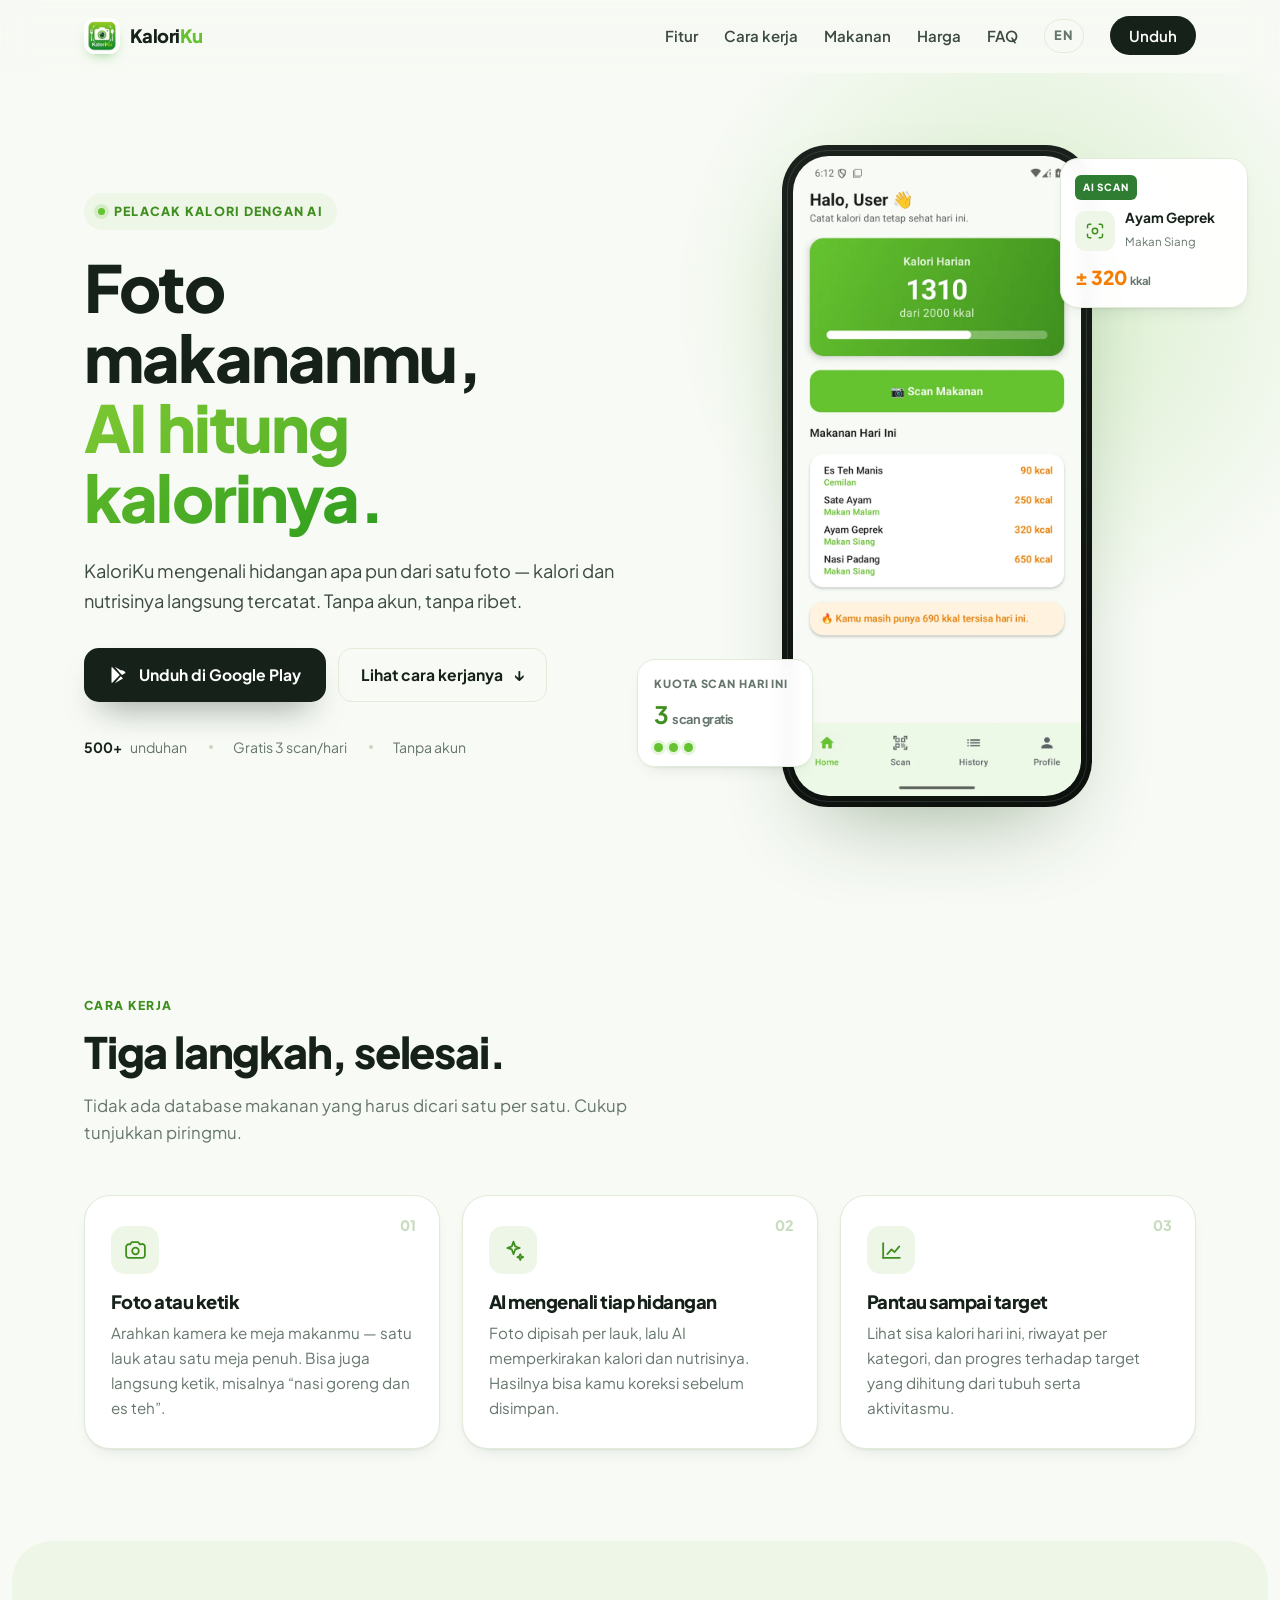
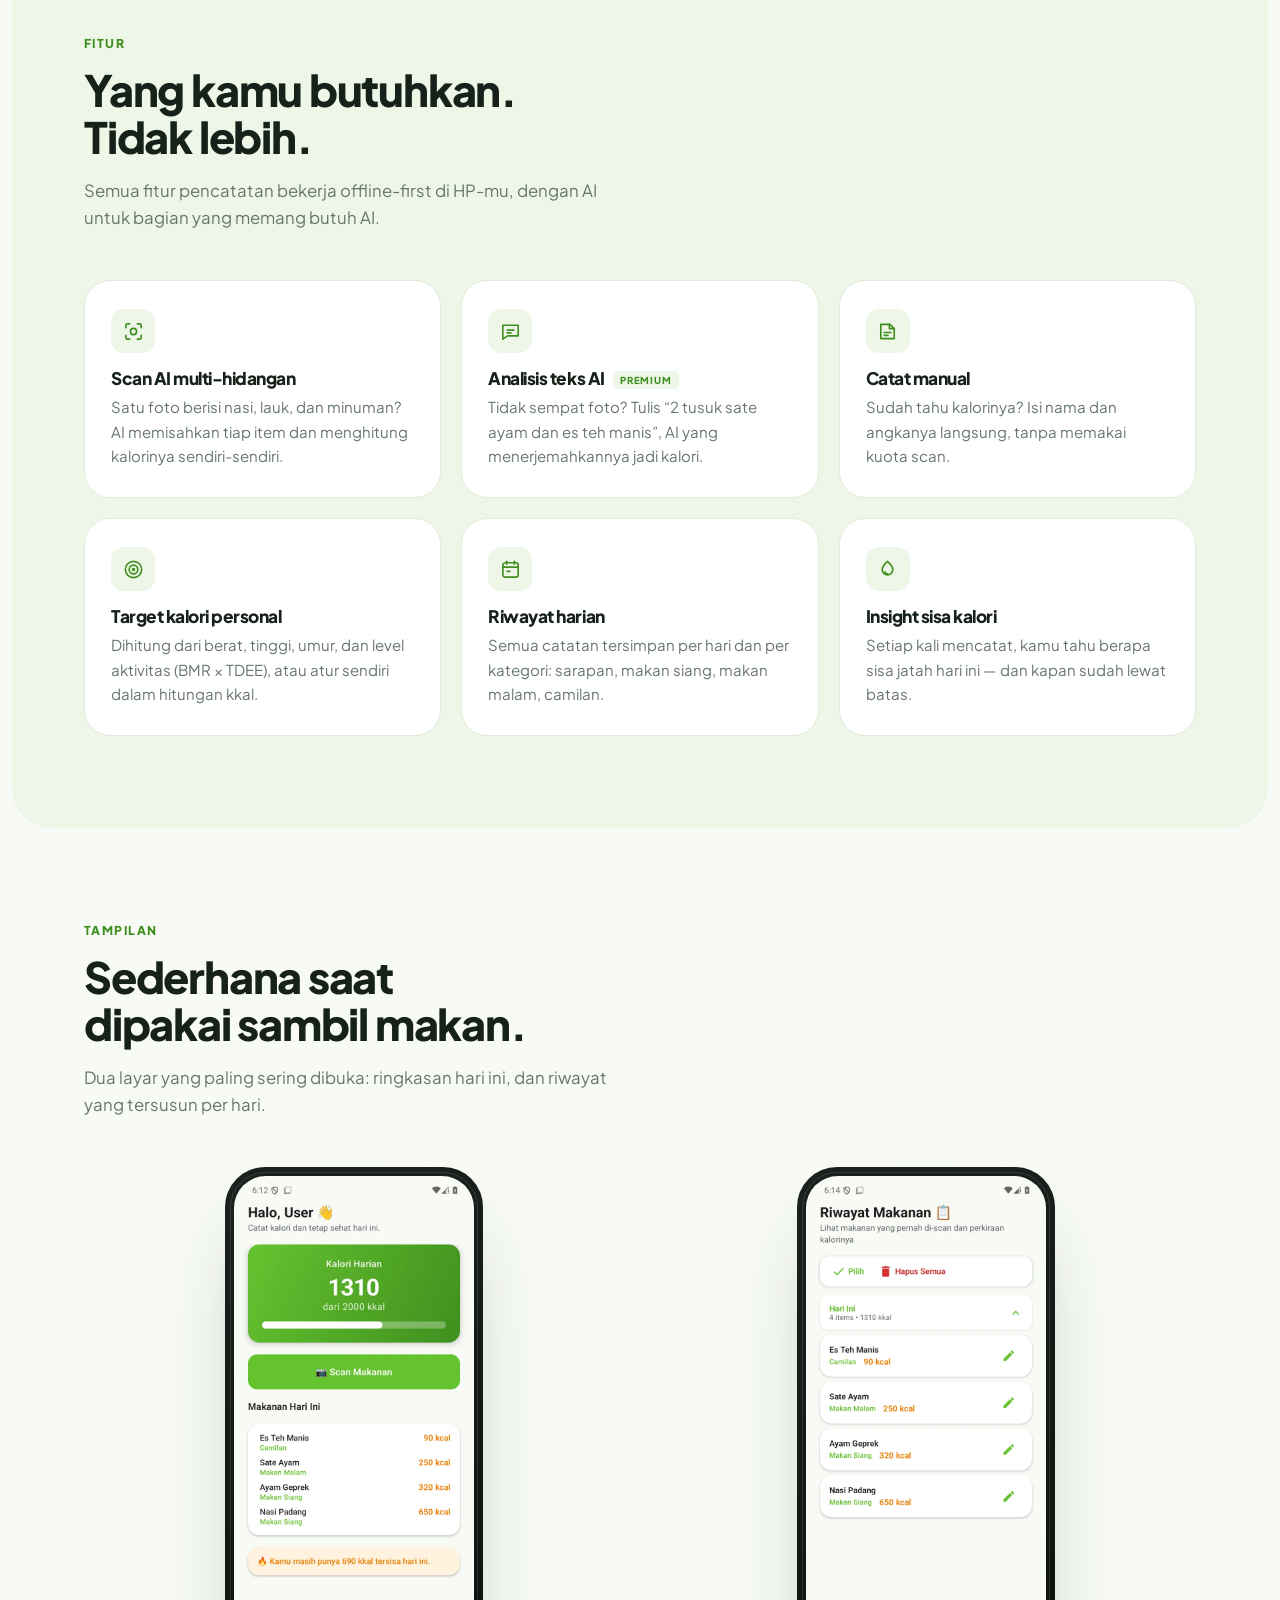
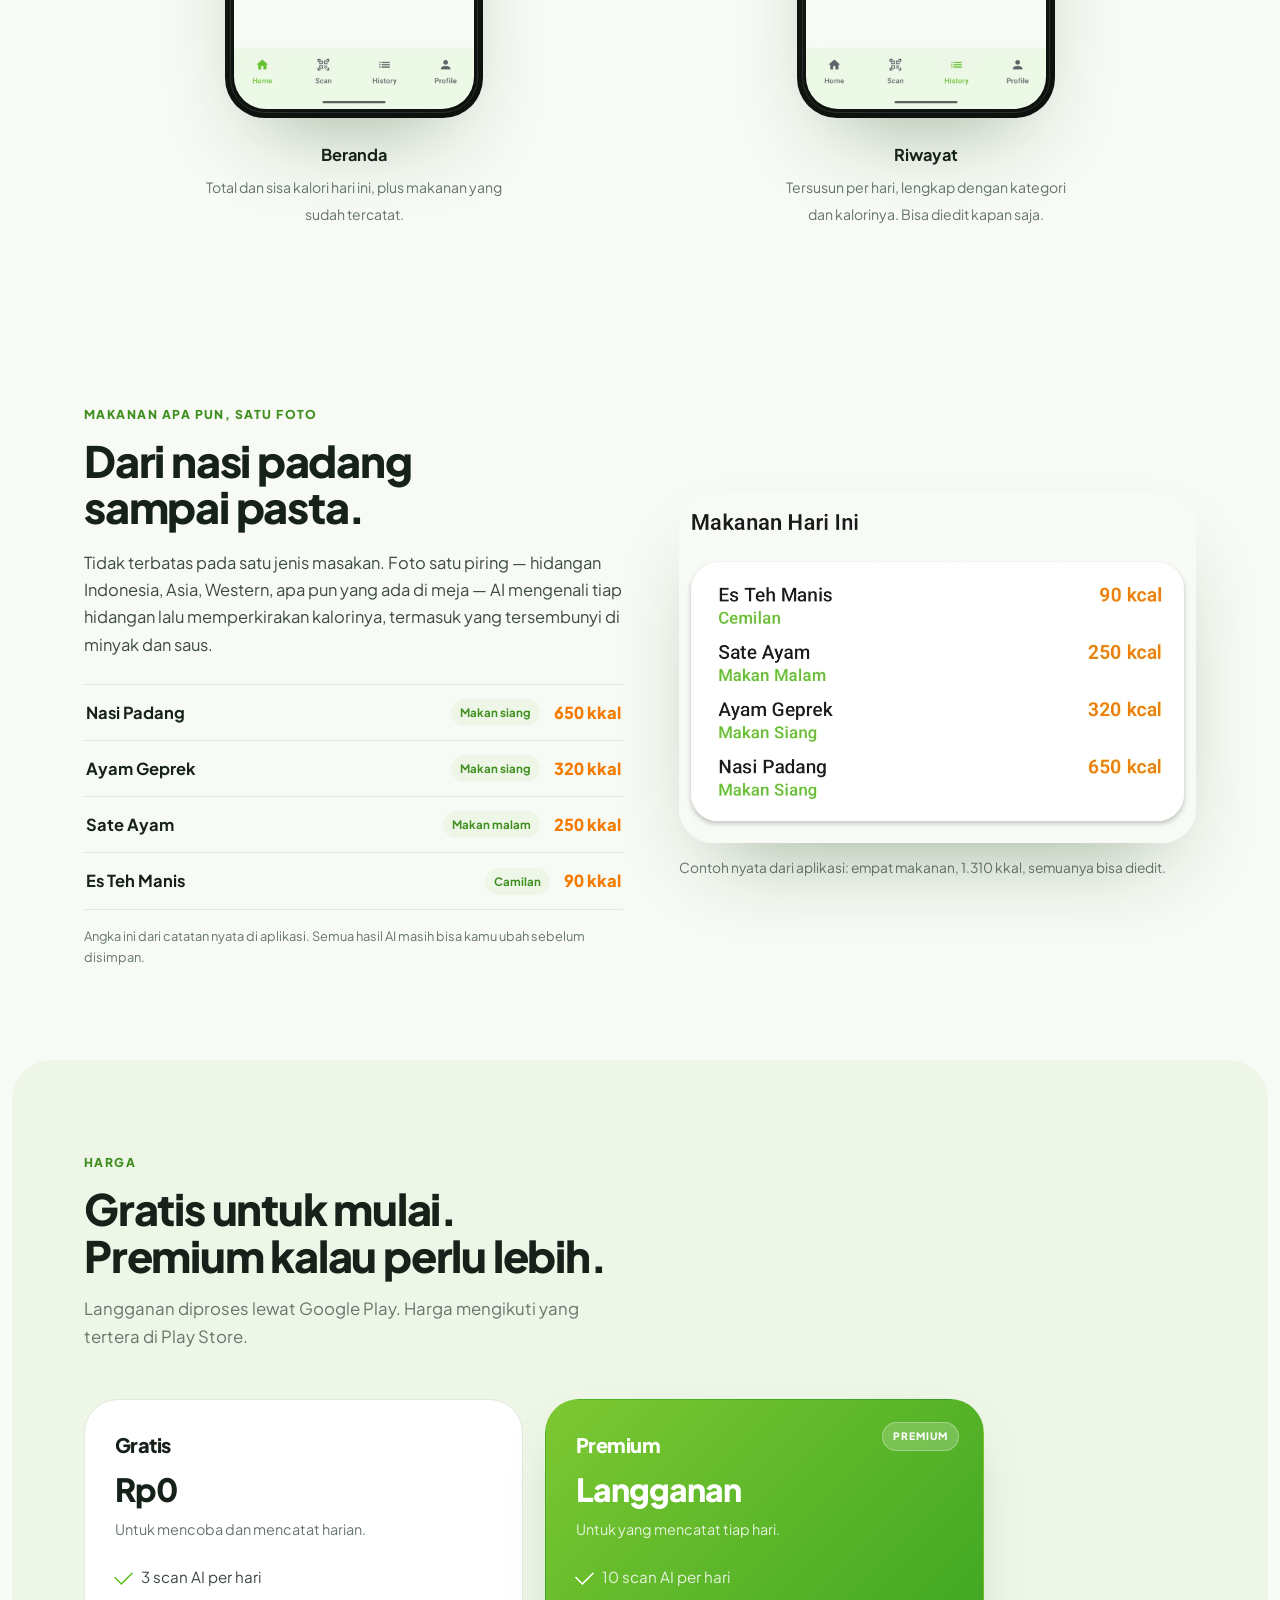
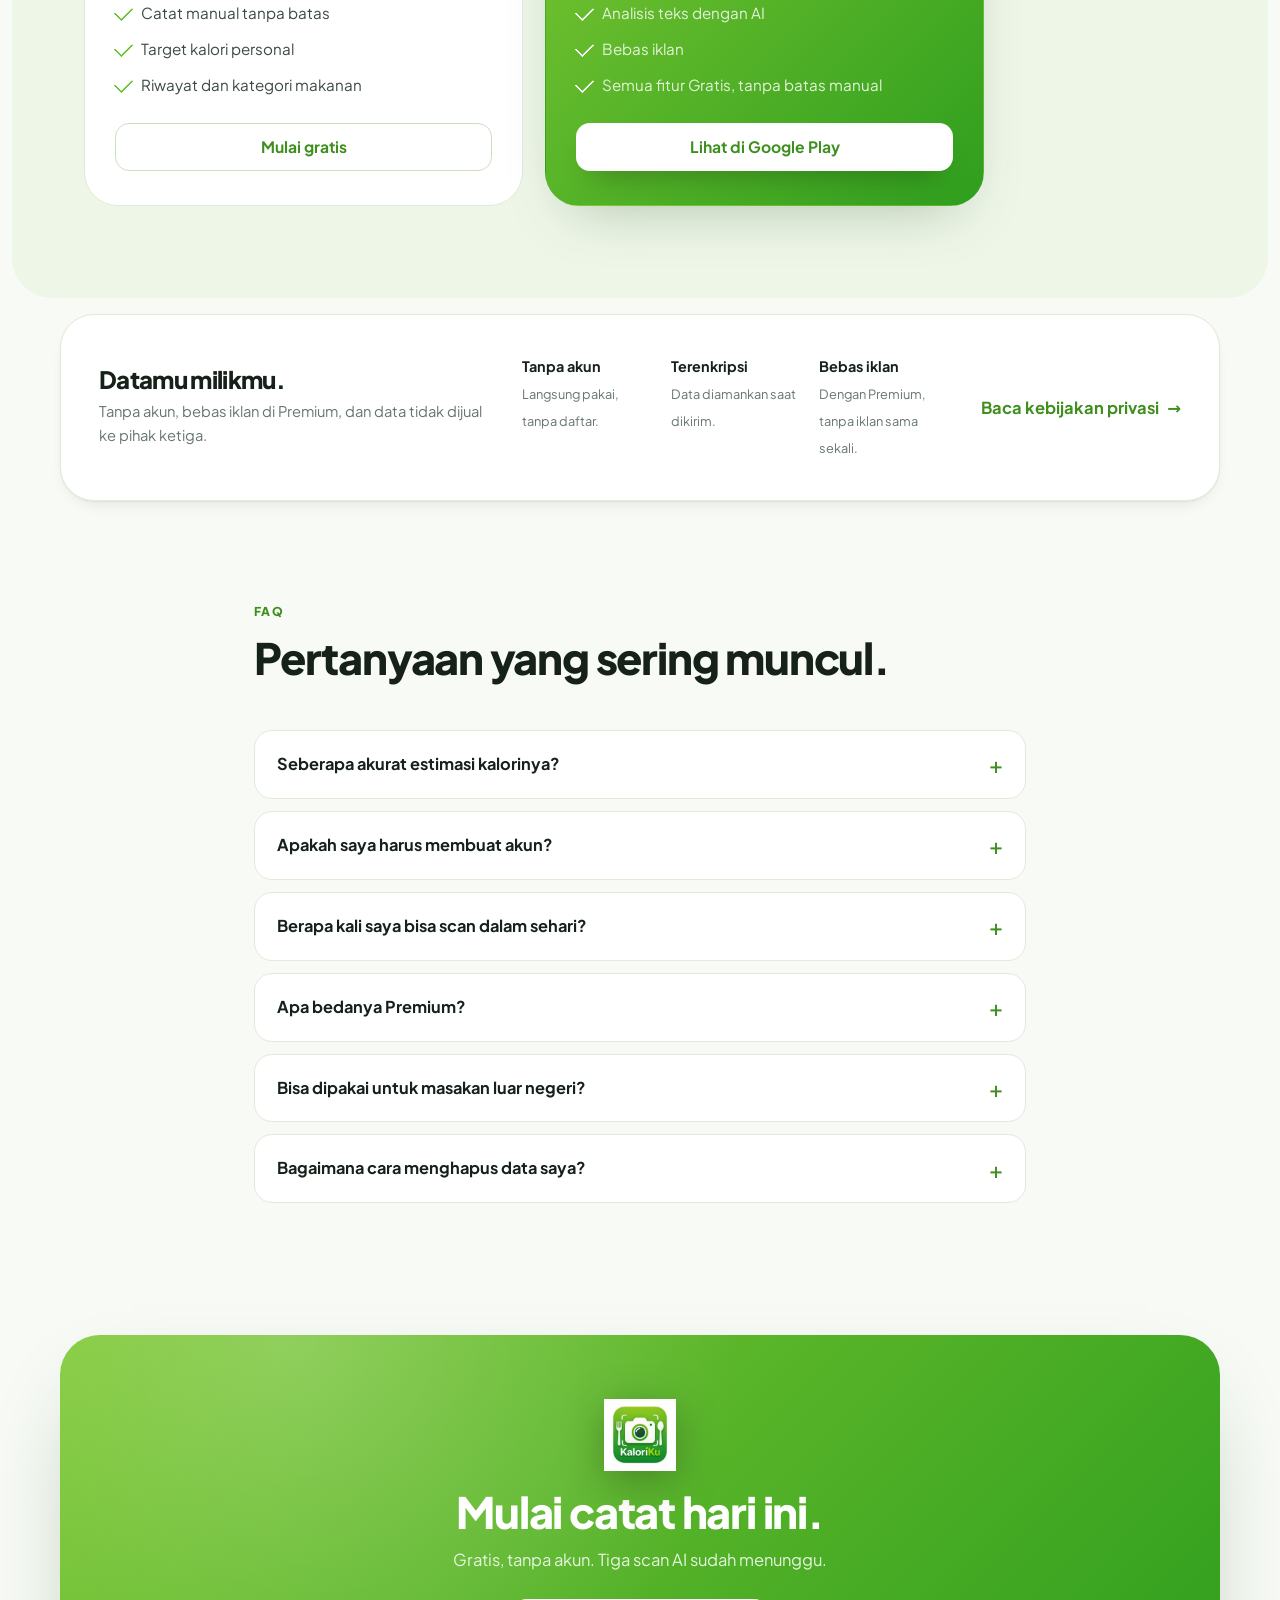
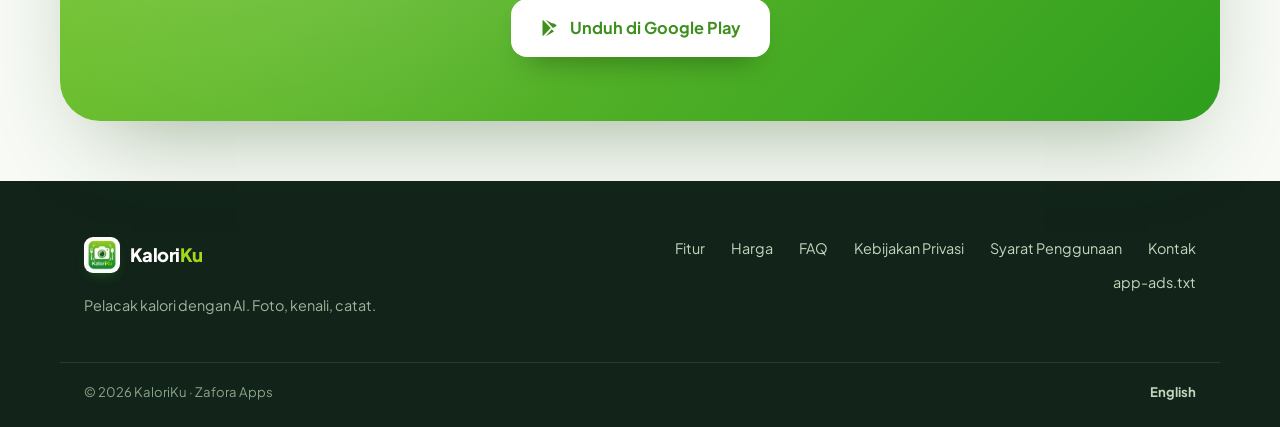
==== index.html @ b71900a7 "Add KaloriKu marketing site (ID/EN) with real app screenshots Static site, no build step: - / and /e" ====
<!DOCTYPE html>
<html lang="id">
<head>
<meta charset="utf-8">
<meta name="viewport" content="width=device-width, initial-scale=1">
<title>KaloriKu — Foto makananmu, AI hitung kalorinya</title>
<meta name="description" content="KaloriKu mengenali hidangan apa pun dari satu foto dan mencatat kalori serta nutrisinya. Target kalori personal, riwayat harian, tanpa perlu akun.">
<meta name="theme-color" content="#65C32F">
<link rel="icon" href="assets/img/logo-32.png" sizes="32x32">
<link rel="apple-touch-icon" href="assets/img/logo-180.png">
<link rel="manifest" href="site.webmanifest">
<link rel="preload" href="assets/fonts/plus-jakarta-sans-latin.woff2" as="font" type="font/woff2" crossorigin>
<link rel="stylesheet" href="css/style.css">
<script>document.documentElement.classList.add("js");</script>
<meta property="og:type" content="website">
<meta property="og:site_name" content="KaloriKu">
<meta property="og:locale" content="id_ID">
<meta property="og:locale:alternate" content="en_US">
<meta property="og:title" content="KaloriKu — Foto makananmu, AI hitung kalorinya">
<meta property="og:description" content="Pelacak kalori dengan AI. Foto satu piring — apa pun masakannya — kalori dan nutrisinya langsung tercatat.">
<meta property="og:image" content="assets/img/og.jpg">
<meta property="og:image:type" content="image/jpeg">
<meta property="og:image:width" content="1200">
<meta property="og:image:height" content="630">
<meta property="og:image:alt" content="KaloriKu — pelacak kalori AI dari foto makanan">
<meta name="twitter:card" content="summary_large_image">
<meta name="twitter:image" content="assets/img/og.jpg">
<script type="application/ld+json">
{
  "@context": "https://schema.org",
  "@type": "SoftwareApplication",
  "name": "KaloriKu",
  "operatingSystem": "Android",
  "applicationCategory": "HealthApplication",
  "description": "Pelacak kalori dengan AI yang mengenali hidangan dari foto, mencatat kalori dan nutrisi harian, serta memantau target kalori personal.",
  "downloadUrl": "https://play.google.com/store/apps/details?id=com.zafzaf.kaloriku",
  "offers": { "@type": "Offer", "price": "0", "priceCurrency": "IDR" },
  "inLanguage": "id",
  "publisher": { "@type": "Organization", "name": "Zafora Apps" }
}
</script>
</head>
<body>

<a class="skip" href="#main">Lewati ke konten</a>

<header class="site-header" id="header">
  <div class="wrap header-inner">
    <a class="brand" href="/" aria-label="KaloriKu — beranda">
      <img src="assets/img/mark-192.webp" alt="" width="36" height="36">
      <span class="brand-name">Kalori<span>Ku</span></span>
    </a>

    <nav class="nav" id="nav" aria-label="Navigasi utama">
      <a href="#fitur">Fitur</a>
      <a href="#cara-kerja">Cara kerja</a>
      <a href="#makanan">Makanan</a>
      <a href="#harga">Harga</a>
      <a href="#faq">FAQ</a>
      <a class="lang" href="en/" hreflang="en" lang="en">EN</a>
      <a class="btn btn-sm" href="https://play.google.com/store/apps/details?id=com.zafzaf.kaloriku" target="_blank" rel="noopener">Unduh</a>
    </nav>

    <button class="nav-toggle" id="navToggle" aria-expanded="false" aria-controls="nav" aria-label="Buka menu">
      <span></span><span></span><span></span>
    </button>
  </div>
</header>

<main id="main">

  <!-- HERO -->
  <section class="hero">
    <div class="hero-glow" aria-hidden="true"></div>
    <div class="wrap hero-grid">
      <div class="hero-copy reveal">
        <p class="eyebrow"><span class="dot"></span> Pelacak kalori dengan AI</p>
        <h1>Foto makananmu,<br><span class="hl">AI hitung kalorinya.</span></h1>
        <p class="lead">KaloriKu mengenali hidangan apa pun dari satu foto — kalori dan nutrisinya langsung tercatat. Tanpa akun, tanpa ribet.</p>
        <div class="cta-row">
          <a class="btn btn-play" href="https://play.google.com/store/apps/details?id=com.zafzaf.kaloriku" target="_blank" rel="noopener">
            <svg viewBox="0 0 24 24" aria-hidden="true" width="20" height="20"><path fill="currentColor" d="M3.6 2.3a1 1 0 0 0-.6.9v17.6a1 1 0 0 0 .6.9l9.3-9.7L3.6 2.3Zm10.5 8.2 2.7-2.8-9.4-5.4a.8.8 0 0 0-.5-.1l7.2 8.3Zm0 3 2.7 2.8-9.4 5.4a.8.8 0 0 1-.5.1l7.2-8.3Zm1.5-1.5 3.6-2.1c.7-.4.7-1.4 0-1.8l-3.6-2.1-2.9 3 2.9 3Z"/></svg>
            Unduh di Google Play
          </a>
          <a class="btn btn-ghost" href="#cara-kerja">Lihat cara kerjanya <span aria-hidden="true">↓</span></a>
        </div>
        <ul class="trust">
          <li><strong>500+</strong> unduhan</li>
          <li>Gratis 3 scan/hari</li>
          <li>Tanpa akun</li>
        </ul>
      </div>

      <div class="hero-art reveal">
        <div class="phone">
          <div class="phone-screen">
            <img src="assets/img/screen-home.webp" alt="Layar Beranda KaloriKu: kalori hari ini 1.310 dari 2.000 kkal, tombol Scan Makanan, dan empat makanan yang sudah dicatat." width="720" height="1600" fetchpriority="high">
          </div>
        </div>
        <div class="float-card float-quota">
          <span class="float-label">Kuota scan hari ini</span>
          <strong class="quota-num">3 <small>scan gratis</small></strong>
          <div class="dots" aria-hidden="true"><i></i><i></i><i></i></div>
        </div>
        <div class="float-card float-scan">
          <span class="ai-badge">AI scan</span>
          <div class="float-row"><span class="float-thumb" aria-hidden="true"><svg viewBox="0 0 24 24" width="20" height="20" fill="none" stroke="currentColor" stroke-width="1.8" stroke-linecap="round" stroke-linejoin="round"><path d="M3 8V6a2 2 0 0 1 2-2h2M21 8V6a2 2 0 0 0-2-2h-2M3 16v2a2 2 0 0 0 2 2h2M21 16v2a2 2 0 0 1-2 2h-2"/><circle cx="12" cy="12" r="3.2"/></svg></span><div><strong>Ayam Geprek</strong><span>Makan Siang</span></div></div>
          <div class="float-kcal">± 320 <small>kkal</small></div>
        </div>
      </div>
    </div>
  </section>

  <!-- CARA KERJA -->
  <section class="section" id="cara-kerja">
    <div class="wrap">
      <div class="section-head reveal">
        <p class="kicker">Cara kerja</p>
        <h2>Tiga langkah, selesai.</h2>
        <p class="sub">Tidak ada database makanan yang harus dicari satu per satu. Cukup tunjukkan piringmu.</p>
      </div>
      <ol class="steps">
        <li class="step reveal">
          <span class="step-num">01</span>
          <div class="step-icon">
            <svg viewBox="0 0 24 24" fill="none" stroke="currentColor" stroke-width="1.7" stroke-linecap="round" stroke-linejoin="round" aria-hidden="true"><path d="M3 8.5A2.5 2.5 0 0 1 5.5 6h1.6l1.2-2h6.4l1.2 2h1.6A2.5 2.5 0 0 1 21 8.5v8A2.5 2.5 0 0 1 18.5 19h-13A2.5 2.5 0 0 1 3 16.5v-8Z"/><circle cx="12" cy="12.5" r="3.2"/></svg>
          </div>
          <h3>Foto atau ketik</h3>
          <p>Arahkan kamera ke meja makanmu — satu lauk atau satu meja penuh. Bisa juga langsung ketik, misalnya “nasi goreng dan es teh”.</p>
        </li>
        <li class="step reveal">
          <span class="step-num">02</span>
          <div class="step-icon">
            <svg viewBox="0 0 24 24" fill="none" stroke="currentColor" stroke-width="1.7" stroke-linecap="round" stroke-linejoin="round" aria-hidden="true"><path d="M12 3.5 13.6 8l4.4 1.6L13.6 11 12 15.6 10.4 11 6 9.6 10.4 8 12 3.5Z"/><path d="M18.5 15.5l.8 2 2 .8-2 .8-.8 2-.8-2-2-.8 2-.8.8-2Z"/></svg>
          </div>
          <h3>AI mengenali tiap hidangan</h3>
          <p>Foto dipisah per lauk, lalu AI memperkirakan kalori dan nutrisinya. Hasilnya bisa kamu koreksi sebelum disimpan.</p>
        </li>
        <li class="step reveal">
          <span class="step-num">03</span>
          <div class="step-icon">
            <svg viewBox="0 0 24 24" fill="none" stroke="currentColor" stroke-width="1.7" stroke-linecap="round" stroke-linejoin="round" aria-hidden="true"><path d="M4 19V5"/><path d="M4 19h16"/><path d="M8 15.5 12 11l3 2.5 4.5-5.5"/></svg>
          </div>
          <h3>Pantau sampai target</h3>
          <p>Lihat sisa kalori hari ini, riwayat per kategori, dan progres terhadap target yang dihitung dari tubuh serta aktivitasmu.</p>
        </li>
      </ol>
    </div>
  </section>

  <!-- FITUR -->
  <section class="section section-tint" id="fitur">
    <div class="wrap">
      <div class="section-head reveal">
        <p class="kicker">Fitur</p>
        <h2>Yang kamu butuhkan. Tidak lebih.</h2>
        <p class="sub">Semua fitur pencatatan bekerja offline-first di HP-mu, dengan AI untuk bagian yang memang butuh AI.</p>
      </div>
      <div class="features">
        <article class="feature reveal">
          <div class="f-icon"><svg viewBox="0 0 24 24" fill="none" stroke="currentColor" stroke-width="1.7" stroke-linecap="round" stroke-linejoin="round" aria-hidden="true"><path d="M4 8V5.5A1.5 1.5 0 0 1 5.5 4H8"/><path d="M16 4h2.5A1.5 1.5 0 0 1 20 5.5V8"/><path d="M20 16v2.5a1.5 1.5 0 0 1-1.5 1.5H16"/><path d="M8 20H5.5A1.5 1.5 0 0 1 4 18.5V16"/><circle cx="12" cy="12" r="3.2"/></svg></div>
          <h3>Scan AI multi-hidangan</h3>
          <p>Satu foto berisi nasi, lauk, dan minuman? AI memisahkan tiap item dan menghitung kalorinya sendiri-sendiri.</p>
        </article>
        <article class="feature reveal">
          <div class="f-icon"><svg viewBox="0 0 24 24" fill="none" stroke="currentColor" stroke-width="1.7" stroke-linecap="round" stroke-linejoin="round" aria-hidden="true"><path d="M4 5.5h16v11H9l-5 3.5v-14.5Z"/><path d="M8.5 10.5h7"/><path d="M8.5 13.5h4"/></svg></div>
          <h3>Analisis teks AI <span class="tag">Premium</span></h3>
          <p>Tidak sempat foto? Tulis “2 tusuk sate ayam dan es teh manis”, AI yang menerjemahkannya jadi kalori.</p>
        </article>
        <article class="feature reveal">
          <div class="f-icon"><svg viewBox="0 0 24 24" fill="none" stroke="currentColor" stroke-width="1.7" stroke-linecap="round" stroke-linejoin="round" aria-hidden="true"><path d="M5 4.5h9.5L19 9v10.5H5V4.5Z"/><path d="M14 4.5V9h5"/><path d="M8.5 13h7"/><path d="M8.5 16h4"/></svg></div>
          <h3>Catat manual</h3>
          <p>Sudah tahu kalorinya? Isi nama dan angkanya langsung, tanpa memakai kuota scan.</p>
        </article>
        <article class="feature reveal">
          <div class="f-icon"><svg viewBox="0 0 24 24" fill="none" stroke="currentColor" stroke-width="1.7" stroke-linecap="round" stroke-linejoin="round" aria-hidden="true"><circle cx="12" cy="12" r="8.5"/><circle cx="12" cy="12" r="4.5"/><circle cx="12" cy="12" r="1"/></svg></div>
          <h3>Target kalori personal</h3>
          <p>Dihitung dari berat, tinggi, umur, dan level aktivitas (BMR × TDEE), atau atur sendiri dalam hitungan kkal.</p>
        </article>
        <article class="feature reveal">
          <div class="f-icon"><svg viewBox="0 0 24 24" fill="none" stroke="currentColor" stroke-width="1.7" stroke-linecap="round" stroke-linejoin="round" aria-hidden="true"><rect x="4" y="5" width="16" height="15" rx="2.5"/><path d="M8 3.5v3"/><path d="M16 3.5v3"/><path d="M4 9.5h16"/><path d="M8.5 14h3"/></svg></div>
          <h3>Riwayat harian</h3>
          <p>Semua catatan tersimpan per hari dan per kategori: sarapan, makan siang, makan malam, camilan.</p>
        </article>
        <article class="feature reveal">
          <div class="f-icon"><svg viewBox="0 0 24 24" fill="none" stroke="currentColor" stroke-width="1.7" stroke-linecap="round" stroke-linejoin="round" aria-hidden="true"><path d="M12 3.5c3.6 3.2 5.5 6 5.5 8.6a5.5 5.5 0 1 1-11 0c0-2.6 1.9-5.4 5.5-8.6Z"/><path d="M9.5 14.5c.4 1.3 1.4 2 2.5 2"/></svg></div>
          <h3>Insight sisa kalori</h3>
          <p>Setiap kali mencatat, kamu tahu berapa sisa jatah hari ini — dan kapan sudah lewat batas.</p>
        </article>
      </div>
    </div>
  </section>

  <!-- SHOWCASE -->
  <section class="section" id="layar">
    <div class="wrap">
      <div class="section-head reveal">
        <p class="kicker">Tampilan</p>
        <h2>Sederhana saat dipakai sambil makan.</h2>
        <p class="sub">Dua layar yang paling sering dibuka: ringkasan hari ini, dan riwayat yang tersusun per hari.</p>
      </div>
      <div class="showcase">
        <figure class="shot reveal">
          <div class="phone phone-sm">
            <div class="phone-screen"><img src="assets/img/screen-home.webp" alt="Beranda KaloriKu menampilkan total kalori hari ini, sisa kalori, dan daftar makanan." width="720" height="1560" loading="lazy"></div>
          </div>
          <figcaption>
            <strong>Beranda</strong>
            <span>Total dan sisa kalori hari ini, plus makanan yang sudah tercatat.</span>
          </figcaption>
        </figure>
        <figure class="shot reveal">
          <div class="phone phone-sm">
            <div class="phone-screen"><img src="assets/img/screen-history.webp" alt="Layar Riwayat KaloriKu: daftar makanan hari ini dengan kategori dan kalori masing-masing." width="720" height="1600" loading="lazy"></div>
          </div>
          <figcaption>
            <strong>Riwayat</strong>
            <span>Tersusun per hari, lengkap dengan kategori dan kalorinya. Bisa diedit kapan saja.</span>
          </figcaption>
        </figure>
      </div>
    </div>
  </section>

  <!-- MAKANAN INDONESIA -->
  <section class="section food-section" id="makanan">
    <div class="wrap food-grid">
      <div class="food-copy reveal">
        <p class="kicker">Makanan apa pun, satu foto</p>
        <h2>Dari nasi padang sampai pasta.</h2>
        <p class="lead-sm">Tidak terbatas pada satu jenis masakan. Foto satu piring — hidangan Indonesia, Asia, Western, apa pun yang ada di meja — AI mengenali tiap hidangan lalu memperkirakan kalorinya, termasuk yang tersembunyi di minyak dan saus.</p>
        <ul class="food-list">
          <li><span class="food-name">Nasi Padang</span><span class="food-cat">Makan siang</span><span class="food-kcal">650 kkal</span></li>
          <li><span class="food-name">Ayam Geprek</span><span class="food-cat">Makan siang</span><span class="food-kcal">320 kkal</span></li>
          <li><span class="food-name">Sate Ayam</span><span class="food-cat">Makan malam</span><span class="food-kcal">250 kkal</span></li>
          <li><span class="food-name">Es Teh Manis</span><span class="food-cat">Camilan</span><span class="food-kcal">90 kkal</span></li>
        </ul>
        <p class="note">Angka ini dari catatan nyata di aplikasi. Semua hasil AI masih bisa kamu ubah sebelum disimpan.</p>
      </div>
      <div class="food-visual reveal">
        <div class="food-art">
          <img src="assets/img/meals-card.webp" alt="Daftar makanan hari ini di aplikasi: es teh manis 90 kkal, sate ayam 250 kkal, ayam geprek 320 kkal, dan nasi padang 650 kkal." width="1000" height="680" loading="lazy">
        </div>
        <p class="food-caption">Contoh nyata dari aplikasi: empat makanan, 1.310 kkal, semuanya bisa diedit.</p>
      </div>
    </div>
  </section>

  <!-- HARGA -->
  <section class="section section-tint" id="harga">
    <div class="wrap">
      <div class="section-head reveal">
        <p class="kicker">Harga</p>
        <h2>Gratis untuk mulai. Premium kalau perlu lebih.</h2>
        <p class="sub">Langganan diproses lewat Google Play. Harga mengikuti yang tertera di Play Store.</p>
      </div>
      <div class="plans">
        <article class="plan reveal">
          <h3>Gratis</h3>
          <p class="plan-price">Rp0</p>
          <p class="plan-for">Untuk mencoba dan mencatat harian.</p>
          <ul>
            <li>3 scan AI per hari</li>
            <li>Catat manual tanpa batas</li>
            <li>Target kalori personal</li>
            <li>Riwayat dan kategori makanan</li>
          </ul>
          <a class="btn btn-outline" href="https://play.google.com/store/apps/details?id=com.zafzaf.kaloriku" target="_blank" rel="noopener">Mulai gratis</a>
        </article>
        <article class="plan plan-pro reveal">
          <span class="plan-badge">Premium</span>
          <h3>Premium</h3>
          <p class="plan-price">Langganan</p>
          <p class="plan-for">Untuk yang mencatat tiap hari.</p>
          <ul>
            <li>10 scan AI per hari</li>
            <li>Analisis teks dengan AI</li>
            <li>Bebas iklan</li>
            <li>Semua fitur Gratis, tanpa batas manual</li>
          </ul>
          <a class="btn btn-light" href="https://play.google.com/store/apps/details?id=com.zafzaf.kaloriku" target="_blank" rel="noopener">Lihat di Google Play</a>
        </article>
      </div>
    </div>
  </section>

  <!-- PRIVASI -->
  <section class="privacy-strip">
    <div class="wrap privacy-inner reveal">
      <div class="privacy-head">
        <h2>Datamu milikmu.</h2>
        <p>Tanpa akun, bebas iklan di Premium, dan data tidak dijual ke pihak ketiga.</p>
      </div>
      <ul class="privacy-points">
        <li><strong>Tanpa akun</strong><span>Langsung pakai, tanpa daftar.</span></li>
        <li><strong>Terenkripsi</strong><span>Data diamankan saat dikirim.</span></li>
        <li><strong>Bebas iklan</strong><span>Dengan Premium, tanpa iklan sama sekali.</span></li>
      </ul>
      <a class="link-arrow" href="https://isyarharun.github.io/kaloriku-privacy/">Baca kebijakan privasi <span aria-hidden="true">→</span></a>
    </div>
  </section>

  <!-- FAQ -->
  <section class="section" id="faq">
    <div class="wrap wrap-narrow">
      <div class="section-head reveal">
        <p class="kicker">FAQ</p>
        <h2>Pertanyaan yang sering muncul.</h2>
      </div>
      <div class="faq reveal">
        <details>
          <summary>Seberapa akurat estimasi kalorinya?</summary>
          <p>Estimasi AI cukup untuk pemantauan harian, bukan pengganti timbangan dapur atau ahli gizi. Setiap hasil bisa kamu edit — nama makanan, kalori, dan kategorinya — sebelum disimpan.</p>
        </details>
        <details>
          <summary>Apakah saya harus membuat akun?</summary>
          <p>Tidak. Kamu langsung masuk secara otomatis dan aman, jadi bisa mulai mencatat dalam hitungan detik.</p>
        </details>
        <details>
          <summary>Berapa kali saya bisa scan dalam sehari?</summary>
          <p>Akun gratis dapat 3 scan AI per hari. Premium menaikkannya jadi 10 scan per hari dan membuka analisis teks dengan AI. Pencatatan manual tidak memakai kuota.</p>
        </details>
        <details>
          <summary>Apa bedanya Premium?</summary>
          <p>Premium menambah kuota scan menjadi 10 per hari, membuka analisis teks AI, dan menghilangkan iklan. Semua fitur pencatatan lain sudah tersedia di versi gratis.</p>
        </details>
        <details>
          <summary>Bisa dipakai untuk masakan luar negeri?</summary>
          <p>Bisa. AI-nya mengenali hidangan umum dari berbagai masakan — Indonesia, Asia, sampai Western — dan hasilnya selalu bisa kamu koreksi sebelum disimpan.</p>
        </details>
        <details>
          <summary>Bagaimana cara menghapus data saya?</summary>
          <p>Catatan makanan bisa dihapus per item atau seluruh riwayat dari layar Riwayat. Untuk permintaan lain, hubungi kami di <a href="mailto:zaforaapps@gmail.com">zaforaapps@gmail.com</a>.</p>
        </details>
      </div>
    </div>
  </section>

  <!-- CTA AKHIR -->
  <section class="final-cta">
    <div class="wrap final-inner reveal">
      <img src="assets/img/mark-192.webp" alt="" width="72" height="72" loading="lazy">
      <h2>Mulai catat hari ini.</h2>
      <p>Gratis, tanpa akun. Tiga scan AI sudah menunggu.</p>
      <a class="btn btn-light btn-lg" href="https://play.google.com/store/apps/details?id=com.zafzaf.kaloriku" target="_blank" rel="noopener">
        <svg viewBox="0 0 24 24" aria-hidden="true" width="20" height="20"><path fill="currentColor" d="M3.6 2.3a1 1 0 0 0-.6.9v17.6a1 1 0 0 0 .6.9l9.3-9.7L3.6 2.3Zm10.5 8.2 2.7-2.8-9.4-5.4a.8.8 0 0 0-.5-.1l7.2 8.3Zm0 3 2.7 2.8-9.4 5.4a.8.8 0 0 1-.5.1l7.2-8.3Zm1.5-1.5 3.6-2.1c.7-.4.7-1.4 0-1.8l-3.6-2.1-2.9 3 2.9 3Z"/></svg>
        Unduh di Google Play
      </a>
    </div>
  </section>

</main>

<footer class="site-footer">
  <div class="wrap footer-grid">
    <div class="footer-brand">
      <a class="brand" href="/">
        <img src="assets/img/mark-192.webp" alt="" width="32" height="32">
        <span class="brand-name">Kalori<span>Ku</span></span>
      </a>
      <p>Pelacak kalori dengan AI. Foto, kenali, catat.</p>
    </div>
    <nav class="footer-links" aria-label="Tautan footer">
      <a href="#fitur">Fitur</a>
      <a href="#harga">Harga</a>
      <a href="#faq">FAQ</a>
      <a href="https://isyarharun.github.io/kaloriku-privacy/">Kebijakan Privasi</a>
      <a href="https://isyarharun.github.io/kaloriku-syarat/">Syarat Penggunaan</a>
      <a href="mailto:zaforaapps@gmail.com">Kontak</a>
      <a href="app-ads.txt">app-ads.txt</a>
    </nav>
  </div>
  <div class="wrap footer-bottom">
    <span>© <span id="year">2026</span> KaloriKu · Zafora Apps</span>
    <a class="lang" href="en/" hreflang="en" lang="en">English</a>
  </div>
</footer>

<script src="js/main.js" defer></script>
</body>
</html>
---- css/style.css ----
/* ==========================================================================
   KaloriKu — marketing site
   Palet diambil dari ui/theme/Color.kt aplikasi Android.
   ========================================================================== */

@font-face {
  font-family: "Plus Jakarta Sans";
  src: url("../assets/fonts/plus-jakarta-sans-latin.woff2") format("woff2");
  font-weight: 200 800;
  font-style: normal;
  font-display: swap;
  unicode-range: U+0000-00FF, U+0131, U+0152-0153, U+02BB-02BC, U+02C6, U+02DA, U+02DC, U+2000-206F, U+2074, U+20AC, U+2122, U+2191, U+2193, U+2212, U+2215, U+FEFF, U+FFFD;
}
@font-face {
  font-family: "Plus Jakarta Sans";
  src: url("../assets/fonts/plus-jakarta-sans-latin-ext.woff2") format("woff2");
  font-weight: 200 800;
  font-style: normal;
  font-display: swap;
  unicode-range: U+0100-02BA, U+02BD-02C5, U+02C7-02CC, U+02CE-02D7, U+02DD-02FF, U+0304, U+0308, U+0329, U+1D00-1DBF, U+1E00-1E9F, U+1EF2-1EFF, U+2020, U+20A0-20AB, U+20AD-20C0, U+2113, U+2C60-2C7F, U+A720-A7FF;
}

:root {
  --green: #65C32F;
  --green-dark: #3F8F1F;
  --green-deep: #2E7D32;
  --lime: #A4D619;
  --orange: #F57C00;
  --cream: #F7FAF5;
  --tint: #EEF6E8;
  --tint-2: #E4F2DC;
  --ink: #16211A;
  --body: #3C4A42;
  --muted: #66766C;
  --line: #E1EBD9;
  --white: #fff;
  --grad: linear-gradient(135deg, #7DC832 0%, #2F9E1E 100%);
  --shadow-sm: 0 1px 2px rgba(22, 33, 26, .05), 0 8px 20px -12px rgba(22, 33, 26, .18);
  --shadow-md: 0 24px 60px -28px rgba(31, 74, 22, .35);
  --shadow-lg: 0 40px 90px -40px rgba(31, 74, 22, .45);
  --r-sm: 12px;
  --r-md: 18px;
  --r-lg: 26px;
  --r-xl: 34px;
  --wrap: 1160px;
  --ease: cubic-bezier(.22, .7, .3, 1);
}

* { box-sizing: border-box; }

html { scroll-behavior: smooth; -webkit-text-size-adjust: 100%; }

body {
  margin: 0;
  font-family: "Plus Jakarta Sans", system-ui, -apple-system, "Segoe UI", Roboto, sans-serif;
  font-size: 16.5px;
  line-height: 1.65;
  color: var(--body);
  background: var(--cream);
  -webkit-font-smoothing: antialiased;
  overflow-x: hidden;
}

img { max-width: 100%; height: auto; display: block; }

a { color: var(--green-dark); text-decoration: none; }

h1, h2, h3 {
  color: var(--ink);
  font-weight: 800;
  letter-spacing: -.028em;
  line-height: 1.08;
  margin: 0;
  text-wrap: balance;
}

p { margin: 0; }

::selection { background: #CDEFB8; color: var(--ink); }

:focus-visible {
  outline: 3px solid #2F9E1E;
  outline-offset: 3px;
  border-radius: 6px;
}

.skip {
  position: absolute; left: 16px; top: -60px; z-index: 100;
  background: var(--ink); color: #fff; padding: 10px 16px; border-radius: 10px;
  transition: top .2s var(--ease);
}
.skip:focus { top: 12px; }

.wrap { width: 100%; max-width: var(--wrap); margin: 0 auto; padding: 0 24px; }
.wrap-narrow { max-width: 820px; }

/* ------------------------------------------------------------------ header */
.site-header {
  position: sticky; top: 0; z-index: 50;
  background: rgba(247, 250, 245, .82);
  backdrop-filter: saturate(140%) blur(14px);
  -webkit-backdrop-filter: saturate(140%) blur(14px);
  border-bottom: 1px solid transparent;
  transition: border-color .25s var(--ease), background .25s var(--ease);
}
.site-header.scrolled { border-bottom-color: var(--line); background: rgba(247, 250, 245, .95); }

.header-inner { display: flex; align-items: center; justify-content: space-between; gap: 24px; height: 72px; }

.brand { display: inline-flex; align-items: center; gap: 10px; color: var(--ink); }
.brand img { width: 36px; height: 36px; border-radius: 11px; box-shadow: 0 6px 14px -8px rgba(47, 158, 30, .8); }
.brand-name { font-weight: 800; font-size: 1.15rem; letter-spacing: -.03em; }
.brand-name span { color: var(--green); }

.nav { display: flex; align-items: center; gap: 26px; }
.nav a { color: var(--body); font-size: .94rem; font-weight: 600; }
.nav a:hover { color: var(--green-dark); }
.nav .btn { color: #fff; }
.nav .btn:hover { color: #fff; }
.nav .lang {
  font-size: .8rem; font-weight: 800; letter-spacing: .06em;
  border: 1px solid var(--line); padding: 5px 9px; border-radius: 999px; color: var(--muted);
}
.nav .lang:hover { border-color: var(--green); color: var(--green-dark); }

.nav-toggle { display: none; background: none; border: 0; padding: 10px; cursor: pointer; }
.nav-toggle span {
  display: block; width: 22px; height: 2px; background: var(--ink); border-radius: 2px;
  transition: transform .25s var(--ease), opacity .2s var(--ease);
}
.nav-toggle span + span { margin-top: 5px; }
.nav-toggle[aria-expanded="true"] span:nth-child(1) { transform: translateY(7px) rotate(45deg); }
.nav-toggle[aria-expanded="true"] span:nth-child(2) { opacity: 0; }
.nav-toggle[aria-expanded="true"] span:nth-child(3) { transform: translateY(-7px) rotate(-45deg); }

/* ------------------------------------------------------------------ buttons */
.btn {
  display: inline-flex; align-items: center; justify-content: center; gap: 10px;
  font-weight: 700; font-size: .98rem; line-height: 1;
  padding: 15px 22px; border-radius: 14px; border: 1px solid transparent;
  color: #fff; background: var(--green-dark);
  transition: transform .18s var(--ease), box-shadow .2s var(--ease), background .2s var(--ease);
  will-change: transform;
}
.btn:hover { transform: translateY(-2px); }
.btn:active { transform: translateY(0); }
.btn-sm { padding: 11px 18px; font-size: .88rem; border-radius: 999px; background: var(--ink); color: #fff; }
.btn-play {
  background: var(--ink); color: #fff;
  padding: 16px 24px; border-radius: 15px;
  box-shadow: 0 18px 34px -18px rgba(22, 33, 26, .65);
}
.btn-play:hover { background: #0d1712; }
.btn-ghost { background: transparent; color: var(--ink); border-color: var(--line); }
.btn-ghost:hover { border-color: var(--green); background: #fff; }
.btn-outline { background: transparent; color: var(--green-dark); border-color: #CBDFC1; }
.btn-outline:hover { background: var(--tint); }
.btn-light { background: #fff; color: var(--green-dark); box-shadow: 0 16px 30px -16px rgba(0, 0, 0, .4); }
.btn-light:hover { background: #F4FBEF; }
.btn-lg { padding: 18px 28px; font-size: 1.02rem; border-radius: 16px; }

.link-arrow { display: inline-flex; align-items: center; gap: 8px; font-weight: 700; color: var(--green-dark); }
.link-arrow span { transition: transform .2s var(--ease); }
.link-arrow:hover span { transform: translateX(4px); }

/* ------------------------------------------------------------------ hero */
.hero { position: relative; padding: 72px 0 96px; overflow: hidden; }
.hero-glow {
  position: absolute; inset: -20% -10% auto auto; width: 780px; height: 780px;
  background: radial-gradient(circle at 50% 50%, rgba(101, 195, 47, .22), rgba(101, 195, 47, 0) 62%);
  pointer-events: none;
}
.hero-grid {
  position: relative; display: grid; grid-template-columns: 1.02fr .98fr;
  gap: 56px; align-items: center;
}

.eyebrow {
  display: inline-flex; align-items: center; gap: 9px;
  font-size: .78rem; font-weight: 800; letter-spacing: .1em; text-transform: uppercase;
  color: var(--green-dark); background: var(--tint);
  padding: 8px 14px; border-radius: 999px; margin-bottom: 22px;
}
.eyebrow .dot { width: 7px; height: 7px; border-radius: 50%; background: var(--green); box-shadow: 0 0 0 4px rgba(101,195,47,.18); }

.hero h1 { font-size: clamp(2.5rem, 5.2vw, 4.05rem); }
.hl {
  background: var(--grad);
  -webkit-background-clip: text; background-clip: text; color: transparent;
  -webkit-text-fill-color: transparent;
}
.lead { font-size: 1.14rem; color: var(--body); margin-top: 24px; max-width: 34rem; }

.cta-row { display: flex; flex-wrap: wrap; gap: 12px; margin-top: 32px; }

.trust {
  display: flex; flex-wrap: wrap; gap: 10px 22px; list-style: none;
  margin: 34px 0 0; padding: 0; font-size: .88rem; color: var(--muted);
}
.trust li { display: flex; align-items: center; gap: 8px; }
.trust li + li::before { content: ""; width: 4px; height: 4px; border-radius: 50%; background: #C9D8C0; margin-right: 12px; }
.trust strong { color: var(--ink); }

.hero-art { position: relative; display: flex; justify-content: center; }

.phone {
  position: relative; width: min(310px, 78%); border-radius: 46px;
  background: linear-gradient(160deg, #1b211d, #0c110e);
  padding: 11px; box-shadow: var(--shadow-lg);
}
.phone::after {
  content: ""; position: absolute; inset: 5px; border-radius: 41px;
  border: 1px solid rgba(255, 255, 255, .12); pointer-events: none;
}
.phone-screen { border-radius: 36px; overflow: hidden; background: #fff; }
.phone-screen img { width: 100%; height: auto; }

.phone-sm { width: 258px; padding: 9px; border-radius: 40px; }
.phone-sm .phone-screen { border-radius: 32px; }
.phone-sm::after { border-radius: 35px; }

.float-card {
  position: absolute; background: rgba(255, 255, 255, .96);
  border: 1px solid var(--line); border-radius: 18px;
  box-shadow: var(--shadow-sm); backdrop-filter: blur(8px);
}
.float-quota { left: -8%; bottom: 6%; padding: 14px 16px; width: 176px; }
.float-label { display: block; font-size: .7rem; font-weight: 800; letter-spacing: .08em; text-transform: uppercase; color: var(--muted); }
.quota-num { display: block; font-size: 1.5rem; color: var(--green-dark); letter-spacing: -.02em; margin-top: 2px; }
.quota-num small { font-size: .8rem; color: var(--muted); font-weight: 700; }
.dots { display: flex; gap: 6px; margin-top: 9px; }
.dots i { width: 9px; height: 9px; border-radius: 50%; background: var(--green); box-shadow: 0 0 0 3px rgba(101, 195, 47, .16); }

.float-scan { right: -10%; top: 2%; padding: 12px 14px 14px; width: 188px; }
.ai-badge {
  display: inline-block; font-size: .62rem; font-weight: 800; letter-spacing: .09em;
  text-transform: uppercase; color: #fff; background: var(--green-deep);
  padding: 4px 8px; border-radius: 6px;
}
.float-row { display: flex; align-items: center; gap: 10px; margin-top: 9px; }
.float-row img { width: 40px; height: 40px; border-radius: 11px; object-fit: cover; }
.float-row .float-thumb { width: 40px; height: 40px; border-radius: 11px; background: var(--tint); display: grid; place-items: center; color: var(--green-dark); flex: none; }
.float-row strong { display: block; font-size: .86rem; color: var(--ink); line-height: 1.3; }
.float-row span { font-size: .72rem; color: var(--muted); }
.float-kcal { margin-top: 8px; font-size: 1.2rem; font-weight: 800; color: var(--orange); }
.float-kcal small { font-size: .7rem; color: var(--muted); font-weight: 700; }

/* ------------------------------------------------------------------ sections */
.section { padding: 92px 0; }
.section-tint { background: var(--tint); border-radius: 40px; margin: 0 12px; }
.section-head { max-width: 640px; margin-bottom: 48px; }
.kicker {
  font-size: .76rem; font-weight: 800; letter-spacing: .12em; text-transform: uppercase;
  color: var(--green-dark); margin-bottom: 14px;
}
.section-head h2, .food-copy h2 { font-size: clamp(1.9rem, 3.4vw, 2.7rem); }
.sub { margin-top: 16px; font-size: 1.05rem; color: var(--muted); max-width: 34rem; }

/* steps */
.steps { list-style: none; margin: 0; padding: 0; display: grid; grid-template-columns: repeat(3, 1fr); gap: 22px; counter-reset: step; }
.step { position: relative; background: #fff; border: 1px solid var(--line); border-radius: var(--r-lg); padding: 30px 26px 28px; box-shadow: var(--shadow-sm); }
.step-num { position: absolute; top: 18px; right: 22px; font-size: .9rem; font-weight: 800; color: #C9DCC0; letter-spacing: .04em; }
.step-icon { width: 48px; height: 48px; border-radius: 14px; display: grid; place-items: center; background: var(--tint); color: var(--green-dark); margin-bottom: 18px; }
.step-icon svg { width: 25px; height: 25px; }
.step h3 { font-size: 1.15rem; margin-bottom: 8px; }
.step p { font-size: .95rem; color: var(--muted); }

/* features */
.features { display: grid; grid-template-columns: repeat(3, 1fr); gap: 20px; }
.feature {
  background: #fff; border: 1px solid var(--line); border-radius: var(--r-lg);
  padding: 28px 26px; transition: transform .25s var(--ease), box-shadow .25s var(--ease);
}
.feature:hover { transform: translateY(-4px); box-shadow: var(--shadow-md); }
.f-icon { width: 44px; height: 44px; border-radius: 13px; display: grid; place-items: center; background: var(--tint); color: var(--green-dark); margin-bottom: 16px; }
.f-icon svg { width: 23px; height: 23px; }
.feature h3 { font-size: 1.08rem; margin-bottom: 7px; }
.feature p { font-size: .94rem; color: var(--muted); }
.tag {
  font-size: .6rem; font-weight: 800; letter-spacing: .08em; text-transform: uppercase;
  color: var(--green-dark); background: var(--tint); padding: 3px 7px; border-radius: 5px;
  vertical-align: middle; margin-left: 6px;
}

/* showcase */
.showcase { display: grid; grid-template-columns: repeat(2, minmax(0, 1fr)); gap: 32px; }
.shot { margin: 0; display: flex; flex-direction: column; align-items: center; gap: 24px; }
.shot .phone { background: linear-gradient(160deg, #1b211d, #0c110e); }
.shot figcaption { max-width: 300px; text-align: center; }
.shot figcaption strong { display: block; color: var(--ink); font-size: 1.02rem; margin-bottom: 4px; }
.shot figcaption span { font-size: .88rem; color: var(--muted); }

/* food section */
.food-section { padding-top: 84px; }
.food-grid { display: grid; grid-template-columns: 1.02fr .98fr; gap: 56px; align-items: center; }
.lead-sm { font-size: 1.03rem; color: var(--body); margin-top: 18px; }
.food-list { list-style: none; margin: 26px 0 0; padding: 0; border-top: 1px solid var(--line); }
.food-list li {
  display: grid; grid-template-columns: 1fr auto auto; gap: 14px; align-items: center;
  padding: 14px 2px; border-bottom: 1px solid var(--line);
}
.food-name { font-weight: 700; color: var(--ink); }
.food-cat { font-size: .72rem; font-weight: 700; color: var(--green-dark); background: var(--tint); padding: 4px 9px; border-radius: 999px; }
.food-kcal { font-weight: 800; color: var(--orange); font-variant-numeric: tabular-nums; }
.note { margin-top: 16px; font-size: .8rem; color: var(--muted); }

.food-art { position: relative; border-radius: var(--r-xl); overflow: hidden; box-shadow: var(--shadow-lg); }
.food-art img { width: 100%; }
.food-visual { align-self: center; }
.food-caption { margin-top: 14px; font-size: .86rem; color: var(--muted); }
.dish-tag {
  position: absolute; left: 16px; right: 16px; bottom: 16px;
  display: flex; align-items: center; gap: 10px; flex-wrap: wrap;
  background: rgba(255, 255, 255, .94); border-radius: 14px; padding: 10px 12px;
  box-shadow: var(--shadow-sm);
}
.dish-tag-text { font-size: .82rem; font-weight: 700; color: var(--ink); }

/* plans */
.plans { display: grid; grid-template-columns: repeat(2, minmax(0, 1fr)); gap: 22px; max-width: 900px; }
.plan { background: #fff; border: 1px solid var(--line); border-radius: var(--r-xl); padding: 34px 30px; display: flex; flex-direction: column; }
.plan h3 { font-size: 1.25rem; }
.plan-price { font-size: 2rem; font-weight: 800; color: var(--ink); letter-spacing: -.03em; margin-top: 8px; }
.plan-for { font-size: .9rem; color: var(--muted); margin-top: 2px; }
.plan ul { list-style: none; margin: 22px 0 26px; padding: 0; display: grid; gap: 11px; }
.plan li { position: relative; padding-left: 26px; font-size: .95rem; }
.plan li::before {
  content: ""; position: absolute; left: 0; top: .42em; width: 15px; height: 9px;
  border-left: 2px solid var(--green); border-bottom: 2px solid var(--green);
  transform: rotate(-45deg); border-radius: 1px;
}
.plan .btn { margin-top: auto; }
.plan-pro { position: relative; background: var(--grad); border-color: transparent; color: #EAF6E3; box-shadow: var(--shadow-md); }
.plan-pro h3, .plan-pro .plan-price { color: #fff; }
.plan-pro .plan-for, .plan-pro li { color: #E4F3DB; }
.plan-pro li::before { border-color: #fff; }
.plan-badge {
  position: absolute; top: 22px; right: 24px;
  font-size: .64rem; font-weight: 800; letter-spacing: .1em; text-transform: uppercase;
  background: rgba(255, 255, 255, .2); color: #fff; padding: 5px 10px; border-radius: 999px;
  border: 1px solid rgba(255, 255, 255, .3);
}

/* privacy strip */
.privacy-strip { padding: 16px 0 8px; }
.privacy-inner {
  background: #fff; border: 1px solid var(--line); border-radius: var(--r-xl);
  padding: 40px 38px; display: grid; grid-template-columns: 1.1fr 1.2fr auto; gap: 32px; align-items: center;
  box-shadow: var(--shadow-sm);
}
.privacy-head h2 { font-size: 1.5rem; }
.privacy-head p { color: var(--muted); font-size: .92rem; margin-top: 6px; }
.privacy-points { list-style: none; margin: 0; padding: 0; display: grid; grid-template-columns: repeat(3, 1fr); gap: 18px; }
.privacy-points strong { display: block; font-size: .9rem; color: var(--ink); }
.privacy-points span { font-size: .8rem; color: var(--muted); }

/* faq */
.faq { display: grid; gap: 12px; }
.faq details {
  background: #fff; border: 1px solid var(--line); border-radius: var(--r-md);
  padding: 20px 22px; transition: border-color .2s var(--ease);
}
.faq details[open] { border-color: #C9DFBC; }
.faq summary {
  cursor: pointer; list-style: none; font-weight: 700; color: var(--ink); font-size: 1.02rem;
  display: flex; justify-content: space-between; gap: 20px; align-items: center;
}
.faq summary::-webkit-details-marker { display: none; }
.faq summary::after {
  content: "+"; font-size: 1.4rem; font-weight: 500; color: var(--green-dark); line-height: 1;
  transition: transform .2s var(--ease);
}
.faq details[open] summary::after { transform: rotate(45deg); }
.faq details p { margin-top: 12px; font-size: .95rem; color: var(--muted); }

/* final cta */
.final-cta { padding: 40px 12px 20px; }
.final-inner {
  background: var(--grad); border-radius: 40px; color: #fff; text-align: center;
  padding: 64px 30px; box-shadow: var(--shadow-lg); position: relative; overflow: hidden;
}
.final-inner::before {
  content: ""; position: absolute; inset: 0;
  background: radial-gradient(circle at 20% 0%, rgba(255, 255, 255, .22), transparent 45%);
  pointer-events: none;
}
.final-inner img { margin: 0 auto 18px; width: 72px; height: 72px; filter: drop-shadow(0 10px 20px rgba(0, 0, 0, .25)); }
.final-inner h2 { color: #fff; font-size: clamp(1.9rem, 3.6vw, 2.7rem); }
.final-inner p { color: #E6F5DE; margin-top: 10px; }
.final-inner .btn { margin-top: 26px; }

/* footer */
.site-footer { background: #12241A; color: #C3D6BE; margin-top: 40px; padding: 56px 0 24px; }
.footer-grid { display: grid; grid-template-columns: 1.2fr 1.4fr; gap: 40px; }
.site-footer .brand { color: #fff; }
.site-footer .brand img { border-radius: 9px; }
.site-footer .brand-name span { color: var(--lime); }
.footer-brand p { margin-top: 14px; font-size: .9rem; color: #9DB69A; max-width: 24rem; }
.footer-links { display: flex; flex-wrap: wrap; gap: 10px 26px; justify-content: flex-end; align-content: start; }
.footer-links a { color: #C3D6BE; font-size: .9rem; }
.footer-links a:hover { color: #fff; }
.footer-bottom {
  display: flex; justify-content: space-between; align-items: center; gap: 16px;
  margin-top: 44px; padding-top: 18px; border-top: 1px solid rgba(255, 255, 255, .1);
  font-size: .82rem; color: #8AA487;
}
.footer-bottom .lang { color: #C3D6BE; font-weight: 700; }
.footer-bottom .lang:hover { color: #fff; }

/* ------------------------------------------------------------------ reveal */
.js .reveal { opacity: 0; transform: translateY(16px); }
.js .reveal.in { opacity: 1; transform: none; transition: opacity .6s var(--ease), transform .6s var(--ease); }

/* ------------------------------------------------------------------ responsive */
@media (max-width: 960px) {
  .hero { padding: 48px 0 72px; }
  .hero-grid { grid-template-columns: 1fr; gap: 56px; }
  .hero-copy { max-width: 640px; }
  .steps, .features { grid-template-columns: repeat(2, 1fr); }
  .food-grid { grid-template-columns: 1fr; gap: 40px; }
  .privacy-inner { grid-template-columns: 1fr; gap: 24px; }
  .privacy-points { grid-template-columns: repeat(3, 1fr); }
  .footer-grid { grid-template-columns: 1fr; gap: 28px; }
  .footer-links { justify-content: flex-start; }
}

@media (max-width: 760px) {
  body { font-size: 16px; }
  .section { padding: 68px 0; }
  .section-tint { margin: 0; border-radius: 0; }
  .nav {
    position: fixed; inset: 72px 0 auto 0;
    flex-direction: column; align-items: stretch; gap: 4px;
    background: var(--cream); border-bottom: 1px solid var(--line);
    padding: 14px 24px 22px; box-shadow: 0 24px 40px -30px rgba(0, 0, 0, .4);
    transform: translateY(-12px); opacity: 0; pointer-events: none;
    transition: opacity .2s var(--ease), transform .2s var(--ease);
    max-height: calc(100vh - 72px); overflow: auto;
  }
  .nav.open { opacity: 1; transform: none; pointer-events: auto; }
  .nav a { padding: 12px 4px; font-size: 1rem; border-bottom: 1px solid rgba(0, 0, 0, .05); }
  .nav .lang { border: 0; padding: 10px 4px; border-radius: 0; }
  .nav .btn { margin-top: 10px; justify-content: center; border-radius: 14px; padding: 14px; }
  .nav-toggle { display: block; }

  .steps, .features, .showcase, .plans, .privacy-points { grid-template-columns: 1fr; }
  .section-head { margin-bottom: 32px; }
  .hero h1 { font-size: clamp(2.15rem, 9vw, 2.9rem); }
  .lead { font-size: 1.02rem; }
  /* di layar sempit, dua kartu melayang menutupi progres & daftar makanan:
     sisakan satu (AI scan) dan tempel di tepi kanan bingkai */
  .float-quota { display: none; }
  .float-scan { right: -6px; top: 2%; width: 152px; }
  .showcase { gap: 48px; }
  .final-inner { padding: 48px 22px; border-radius: 32px; }
  .privacy-inner { padding: 28px 24px; border-radius: 26px; }
  .footer-bottom { flex-direction: column; align-items: flex-start; }
}

@media (prefers-reduced-motion: reduce) {
  html { scroll-behavior: auto; }
  *, *::before, *::after { animation-duration: .001ms !important; transition-duration: .001ms !important; }
  .js .reveal { opacity: 1; transform: none; }
}
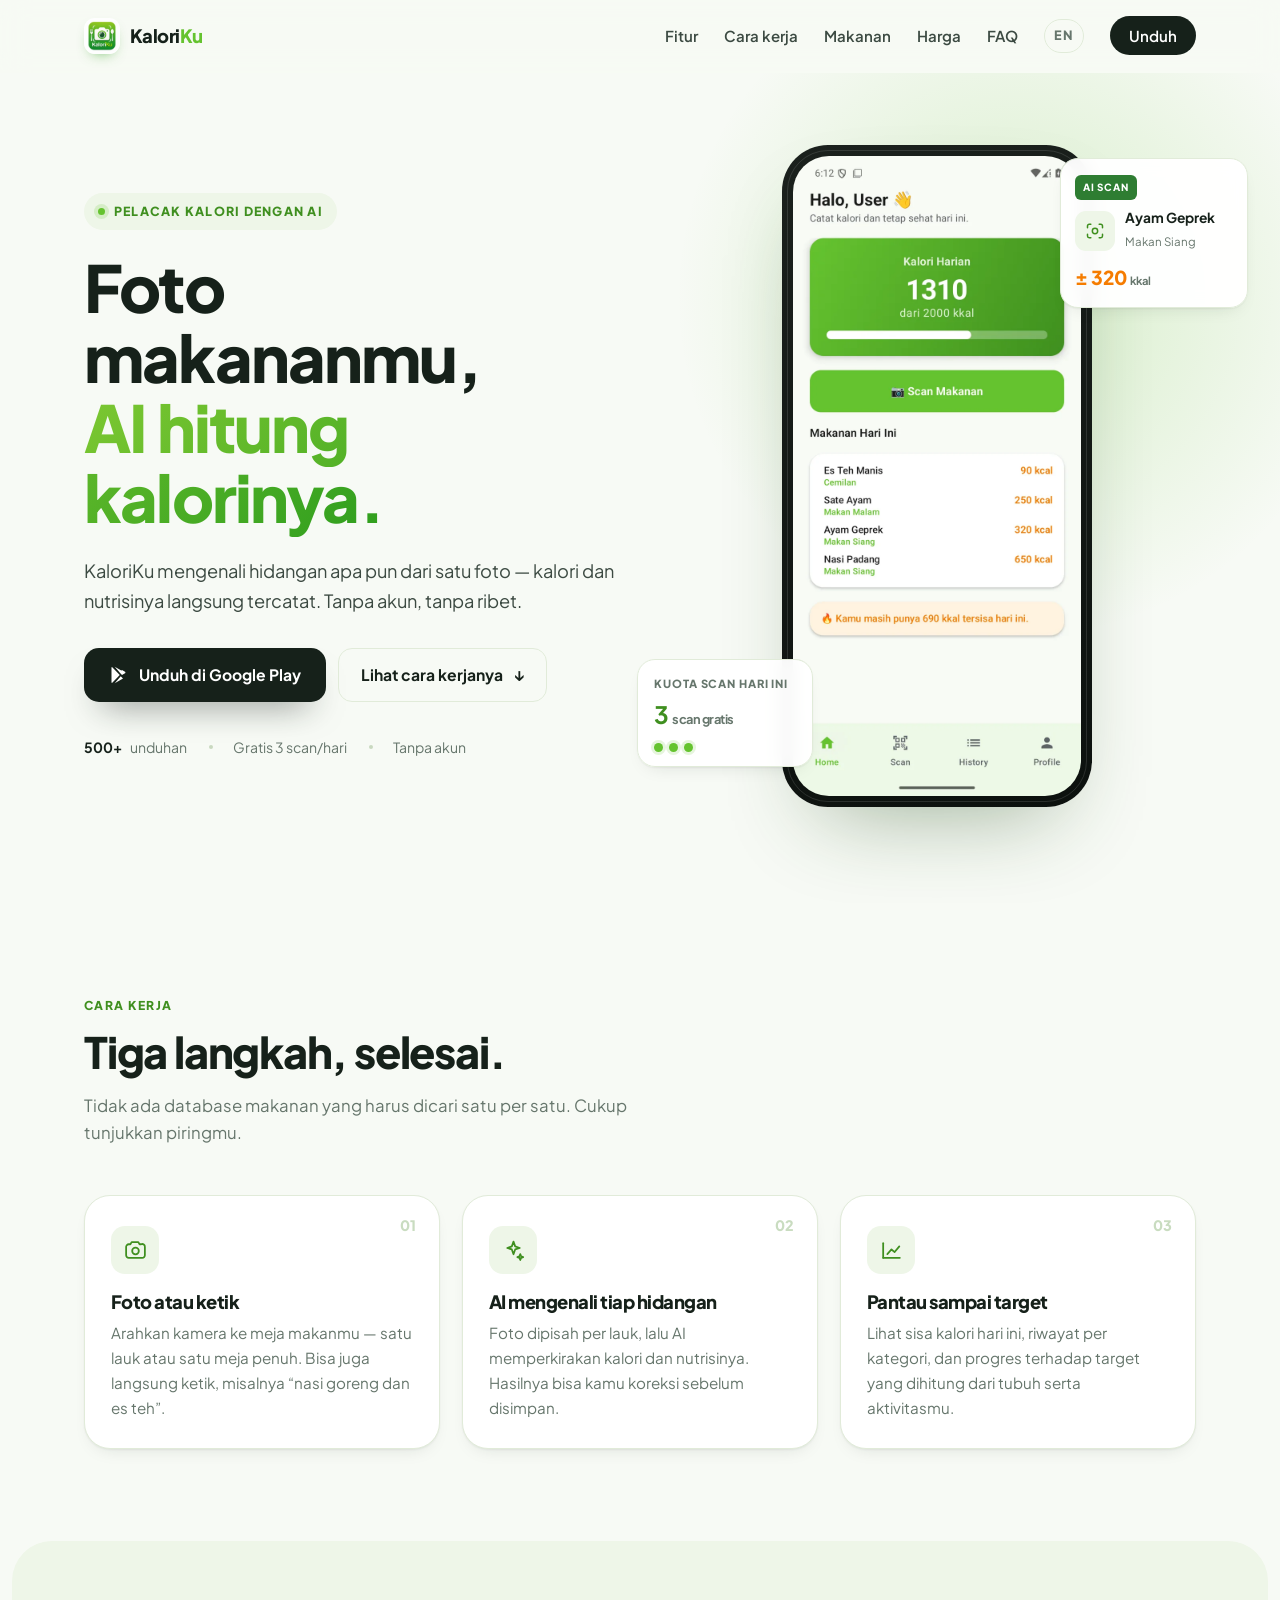
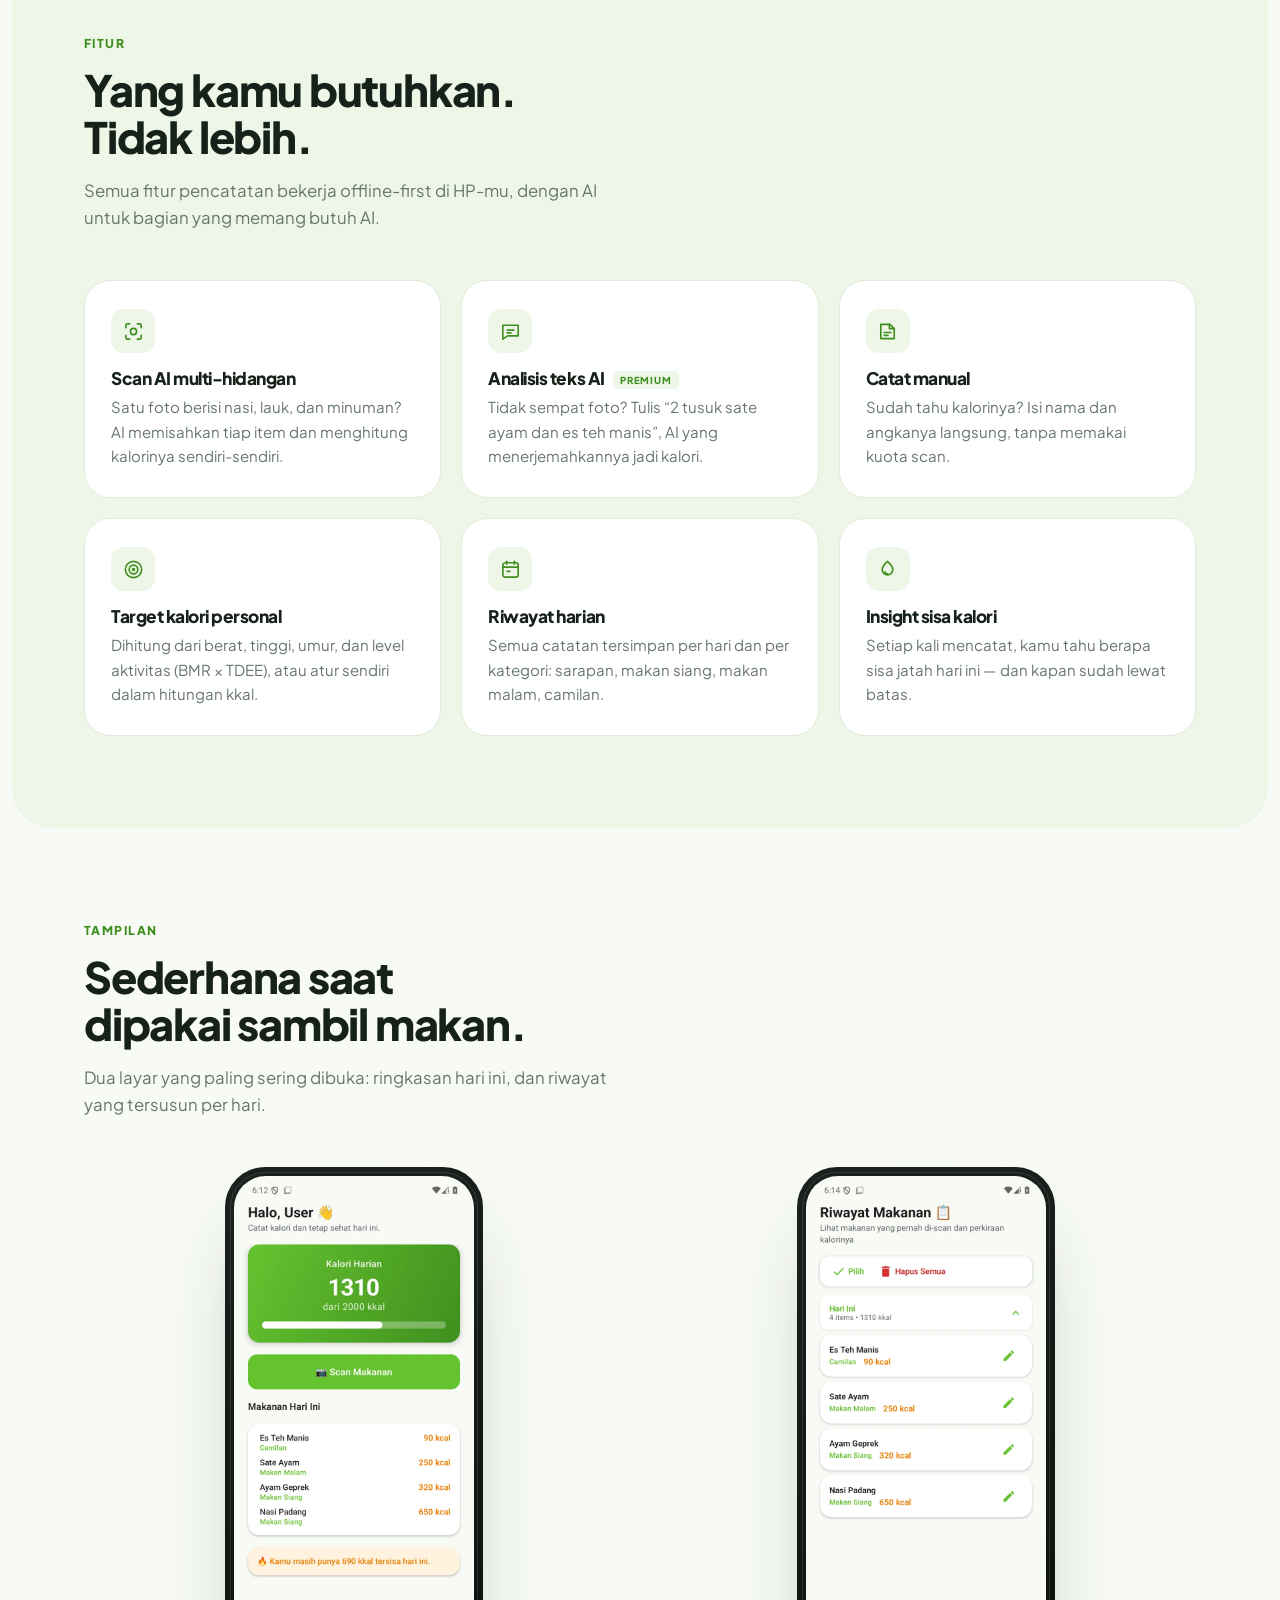
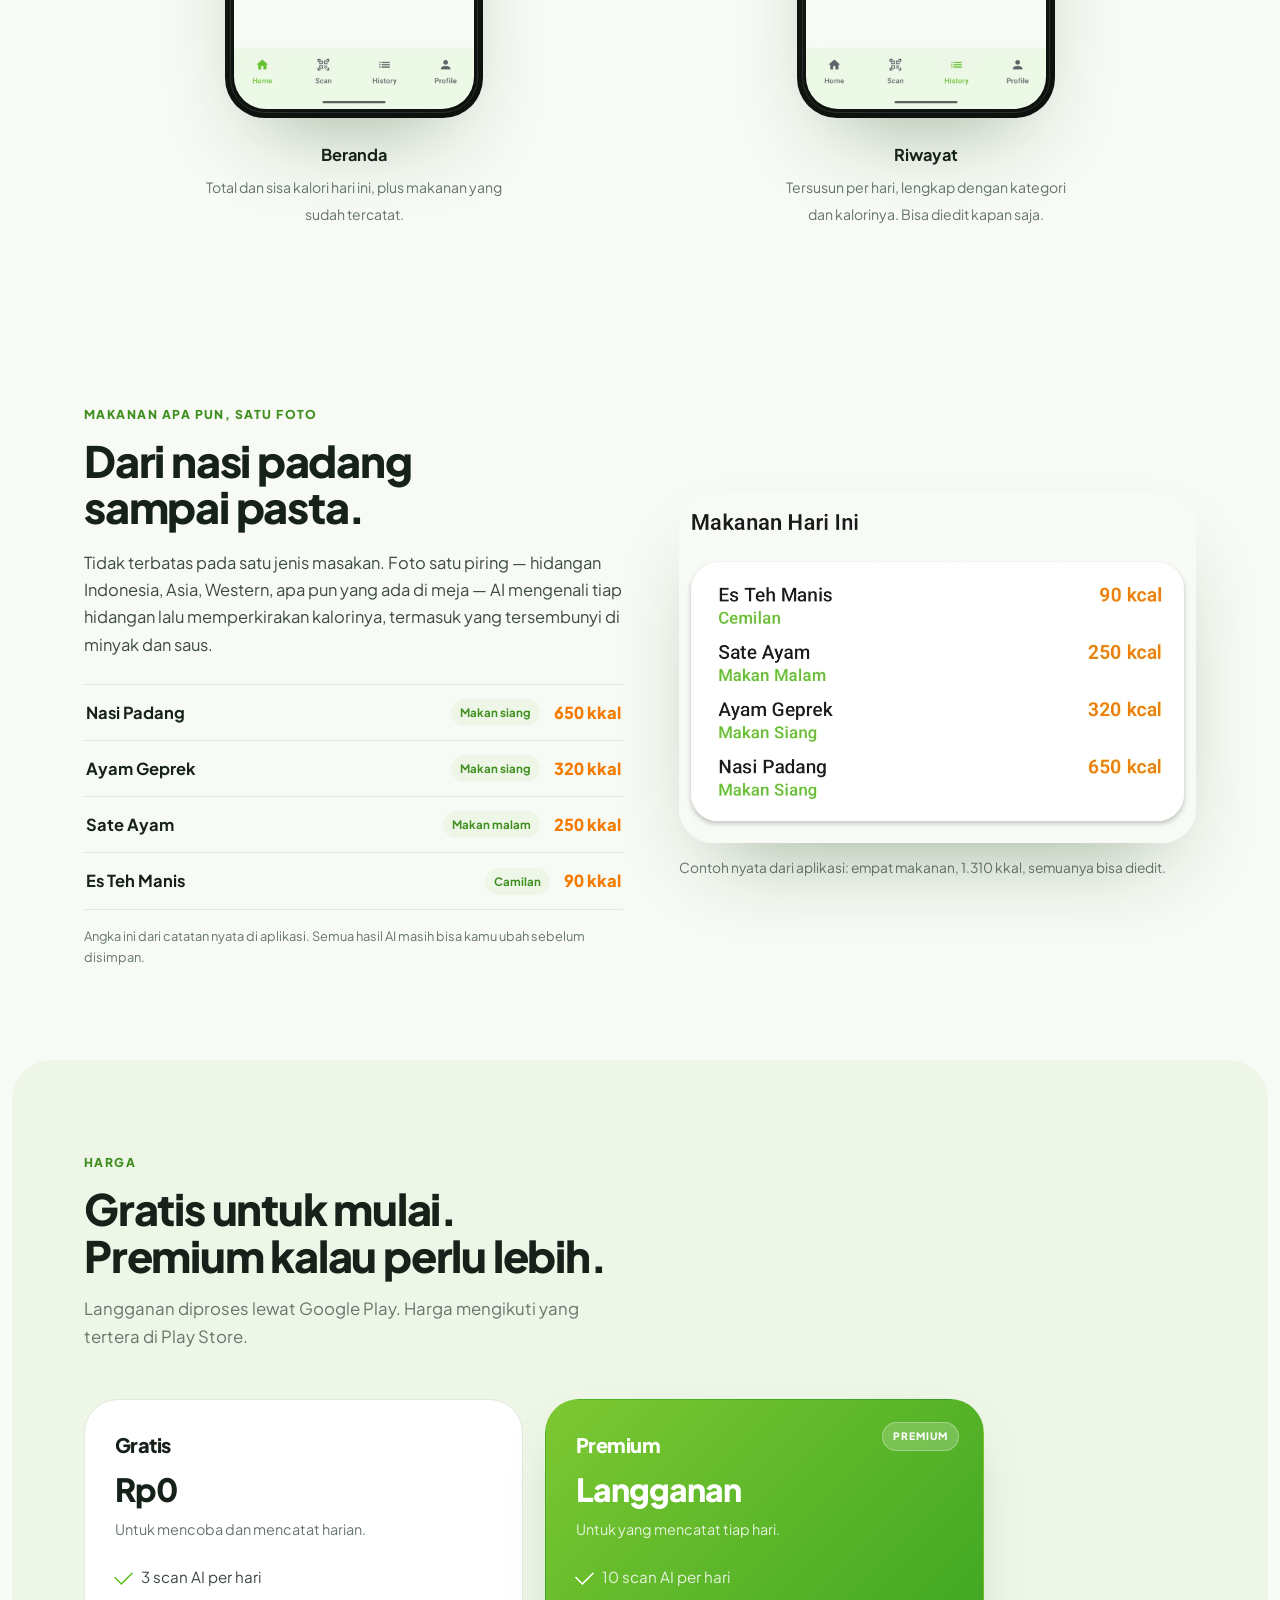
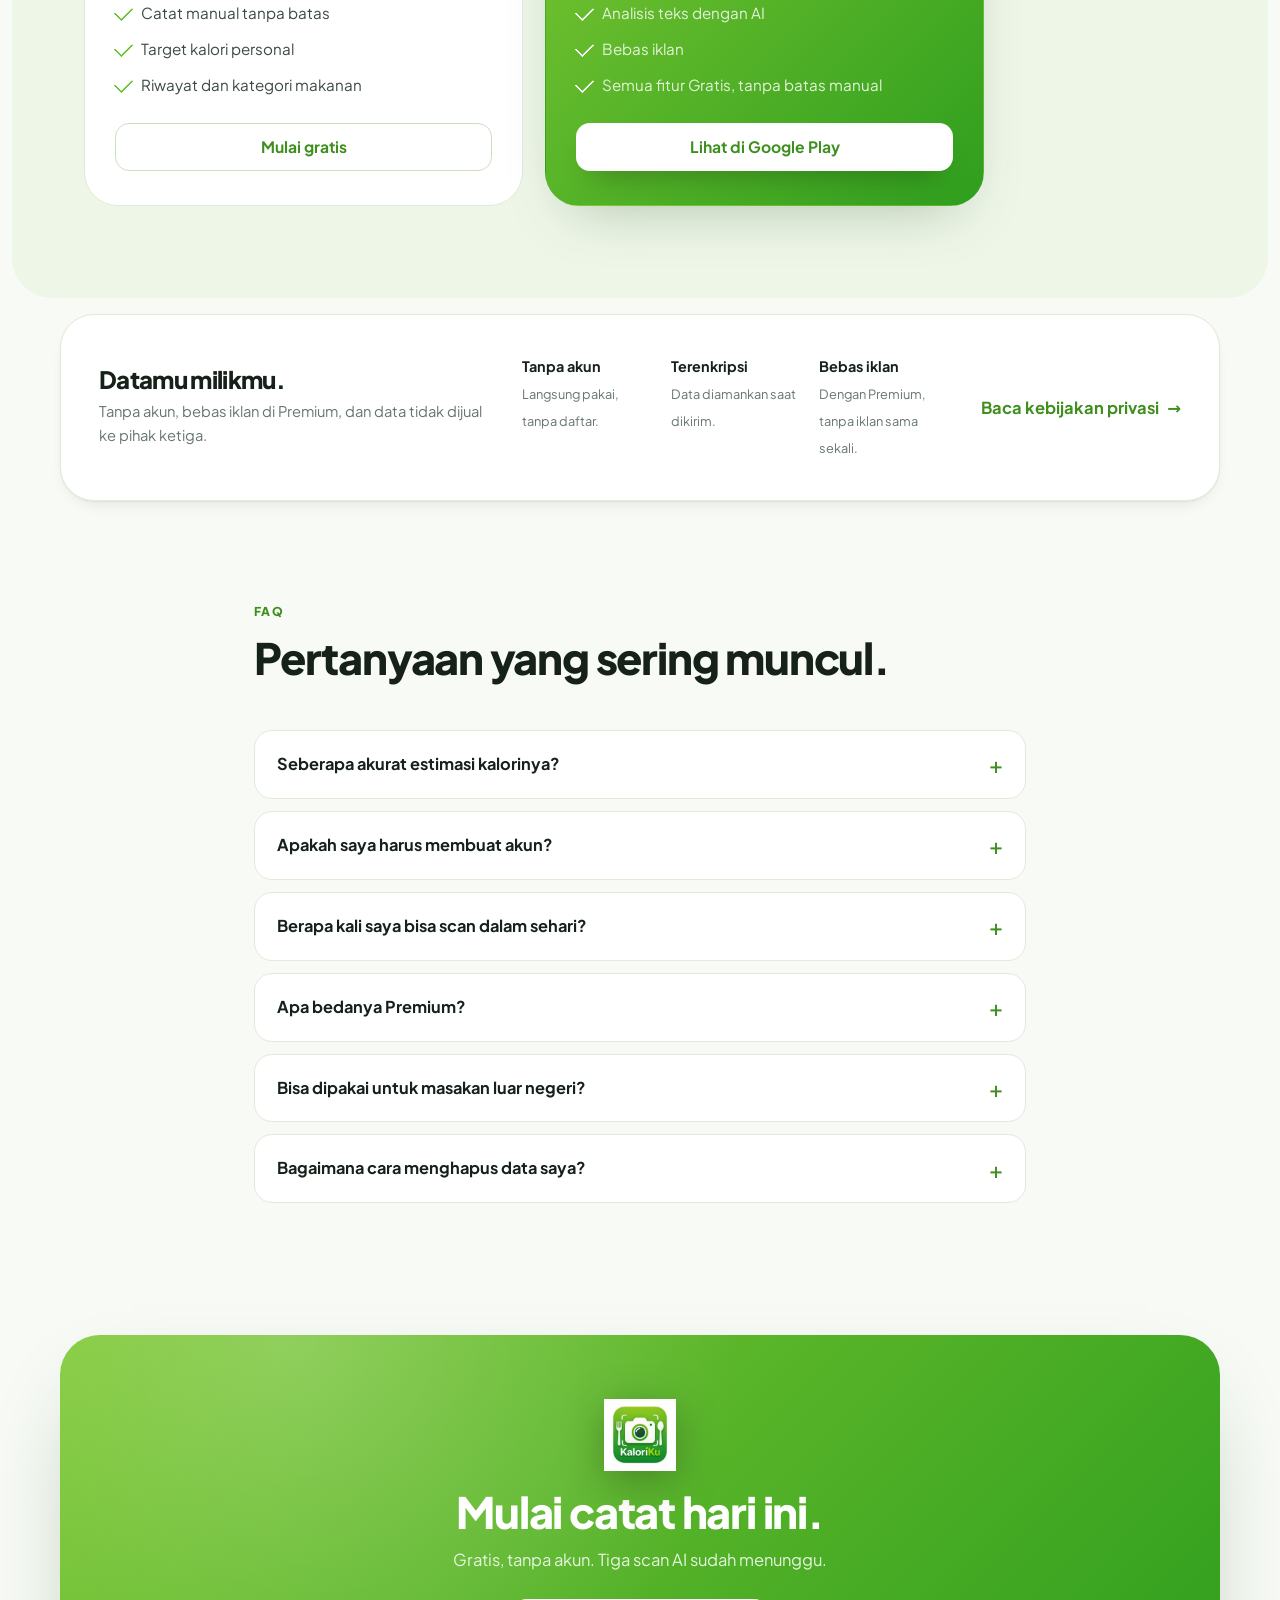
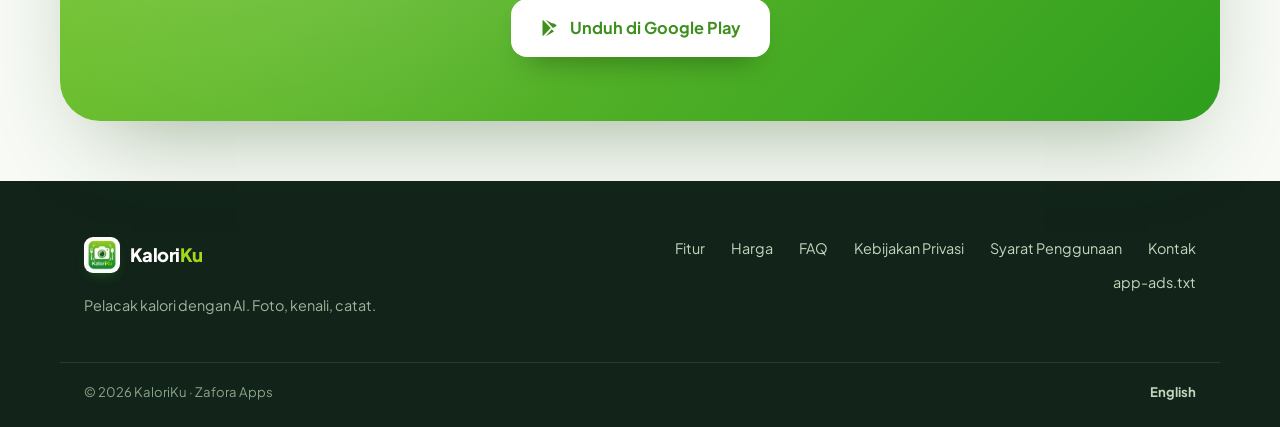
==== commit f501d2a1: "Set kaloriku.id as canonical domain; add Cloudflare Pages headers, redirects, sitemap, and check scr" ====
--- a/index.html
+++ b/index.html
@@ -3,6 +3,8 @@
 <head>
 <meta charset="utf-8">
 <meta name="viewport" content="width=device-width, initial-scale=1">
+<meta name="robots" content="index,follow,max-image-preview:large">
+<link rel="preload" as="image" href="assets/img/screen-home.webp" fetchpriority="high">
 <title>KaloriKu — Foto makananmu, AI hitung kalorinya</title>
 <meta name="description" content="KaloriKu mengenali hidangan apa pun dari satu foto dan mencatat kalori serta nutrisinya. Target kalori personal, riwayat harian, tanpa perlu akun.">
 <meta name="theme-color" content="#65C32F">
@@ -39,6 +41,75 @@
   "publisher": { "@type": "Organization", "name": "Zafora Apps" }
 }
 </script>
+<script type="application/ld+json" id="faq-schema">
+{
+  "@context": "https://schema.org",
+  "@type": "FAQPage",
+  "mainEntity": [
+    {
+      "@type": "Question",
+      "name": "Seberapa akurat estimasi kalorinya?",
+      "acceptedAnswer": {
+        "@type": "Answer",
+        "text": "Estimasi AI cukup untuk pemantauan harian, bukan pengganti timbangan dapur atau ahli gizi. Setiap hasil bisa kamu edit — nama makanan, kalori, dan kategorinya — sebelum disimpan."
+      }
+    },
+    {
+      "@type": "Question",
+      "name": "Apakah saya harus membuat akun?",
+      "acceptedAnswer": {
+        "@type": "Answer",
+        "text": "Tidak. Kamu langsung masuk secara otomatis dan aman, jadi bisa mulai mencatat dalam hitungan detik."
+      }
+    },
+    {
+      "@type": "Question",
+      "name": "Berapa kali saya bisa scan dalam sehari?",
+      "acceptedAnswer": {
+        "@type": "Answer",
+        "text": "Akun gratis dapat 3 scan AI per hari. Premium menaikkannya jadi 10 scan per hari dan membuka analisis teks dengan AI. Pencatatan manual tidak memakai kuota."
+      }
+    },
+    {
+      "@type": "Question",
+      "name": "Apa bedanya Premium?",
+      "acceptedAnswer": {
+        "@type": "Answer",
+        "text": "Premium menambah kuota scan menjadi 10 per hari, membuka analisis teks AI, dan menghilangkan iklan. Semua fitur pencatatan lain sudah tersedia di versi gratis."
+      }
+    },
+    {
+      "@type": "Question",
+      "name": "Bisa dipakai untuk masakan luar negeri?",
+      "acceptedAnswer": {
+        "@type": "Answer",
+        "text": "Bisa. AI-nya mengenali hidangan umum dari berbagai masakan — Indonesia, Asia, sampai Western — dan hasilnya selalu bisa kamu koreksi sebelum disimpan."
+      }
+    },
+    {
+      "@type": "Question",
+      "name": "Bagaimana cara menghapus data saya?",
+      "acceptedAnswer": {
+        "@type": "Answer",
+        "text": "Catatan makanan bisa dihapus per item atau seluruh riwayat dari layar Riwayat. Untuk permintaan lain, hubungi kami di zaforaapps@gmail.com."
+      }
+    }
+  ]
+}
+</script>
+<!--seo:start-->
+<link rel="canonical" href="https://kaloriku.id/">
+<link rel="alternate" hreflang="id" href="https://kaloriku.id/">
+<link rel="alternate" hreflang="en" href="https://kaloriku.id/en/">
+<link rel="alternate" hreflang="x-default" href="https://kaloriku.id/">
+<meta property="og:url" content="https://kaloriku.id/">
+<meta property="og:image" content="https://kaloriku.id/assets/img/og.jpg">
+<meta property="og:image:type" content="image/jpeg">
+<meta property="og:image:width" content="1200">
+<meta property="og:image:height" content="630">
+<meta property="og:image:alt" content="KaloriKu — AI calorie tracker built for Indonesian food">
+<meta name="twitter:image" content="https://kaloriku.id/assets/img/og.jpg">
+<!--seo:end-->
 </head>
 <body>
 
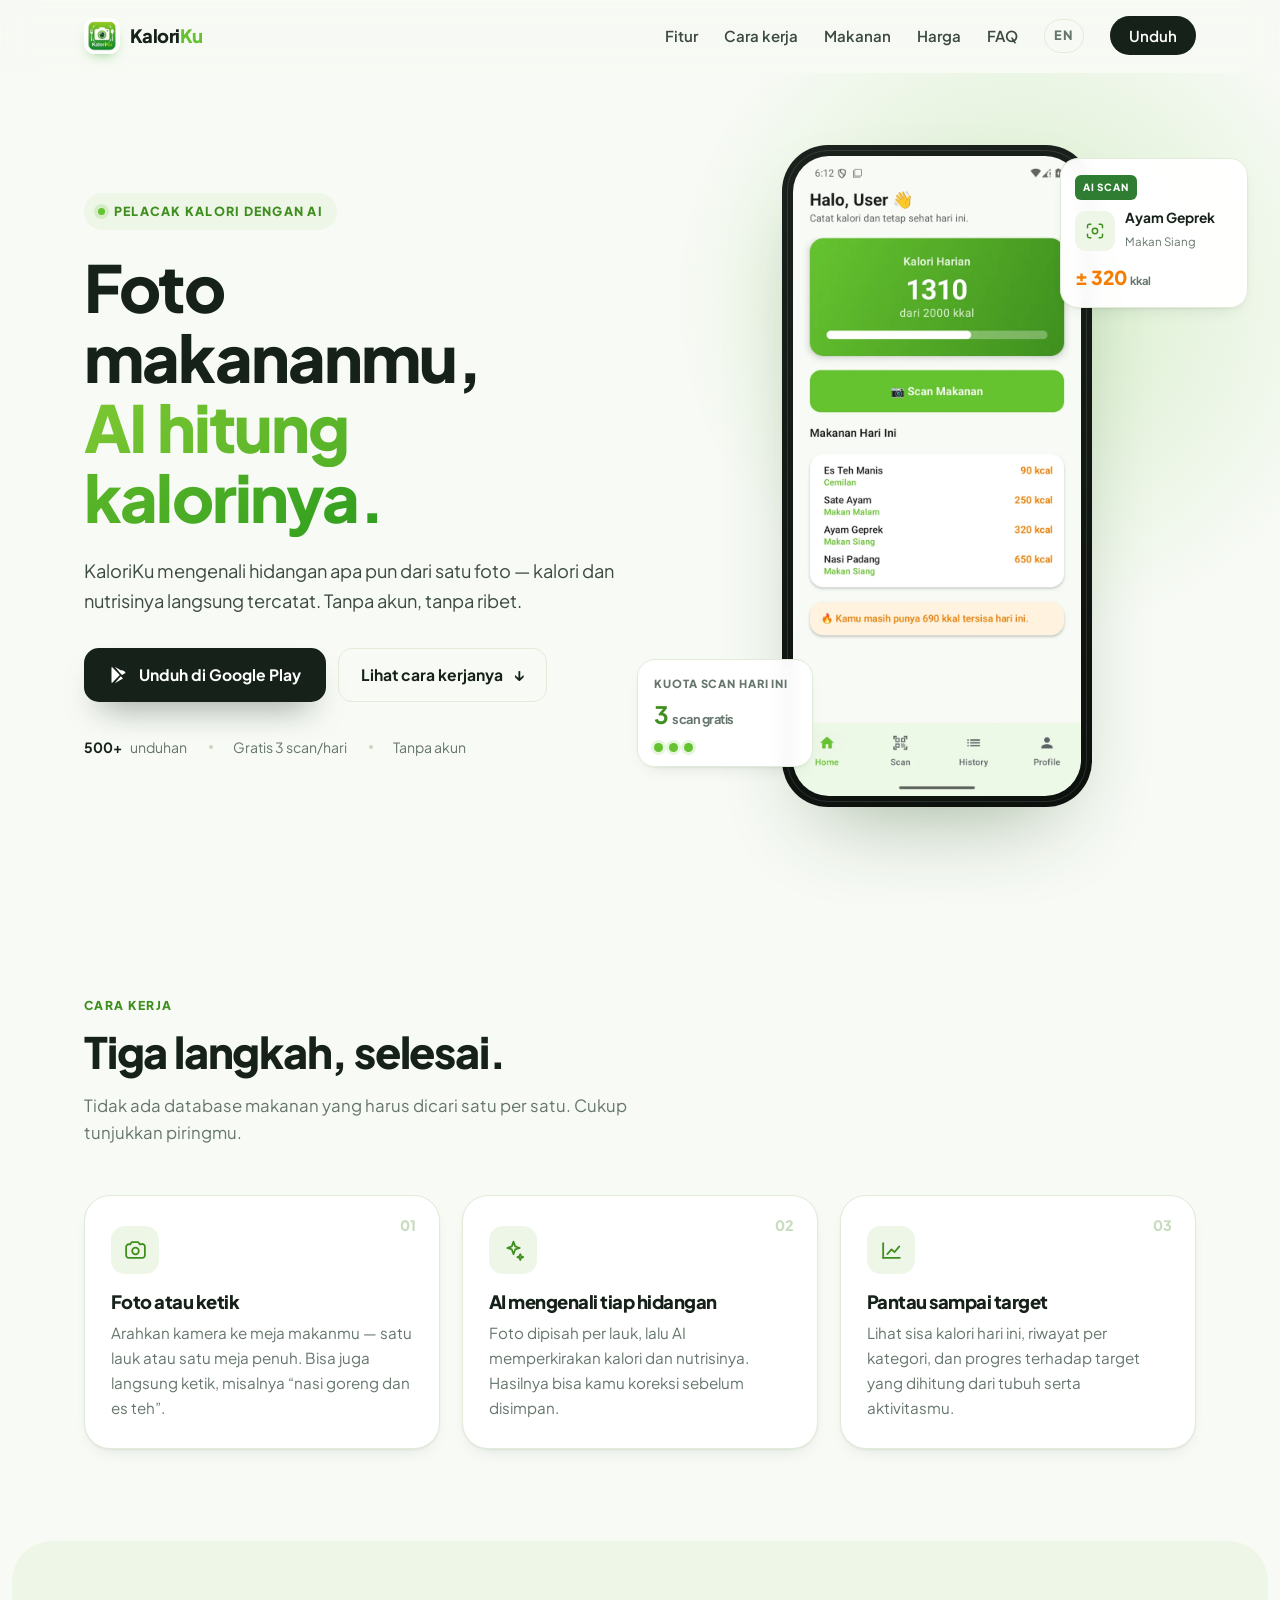
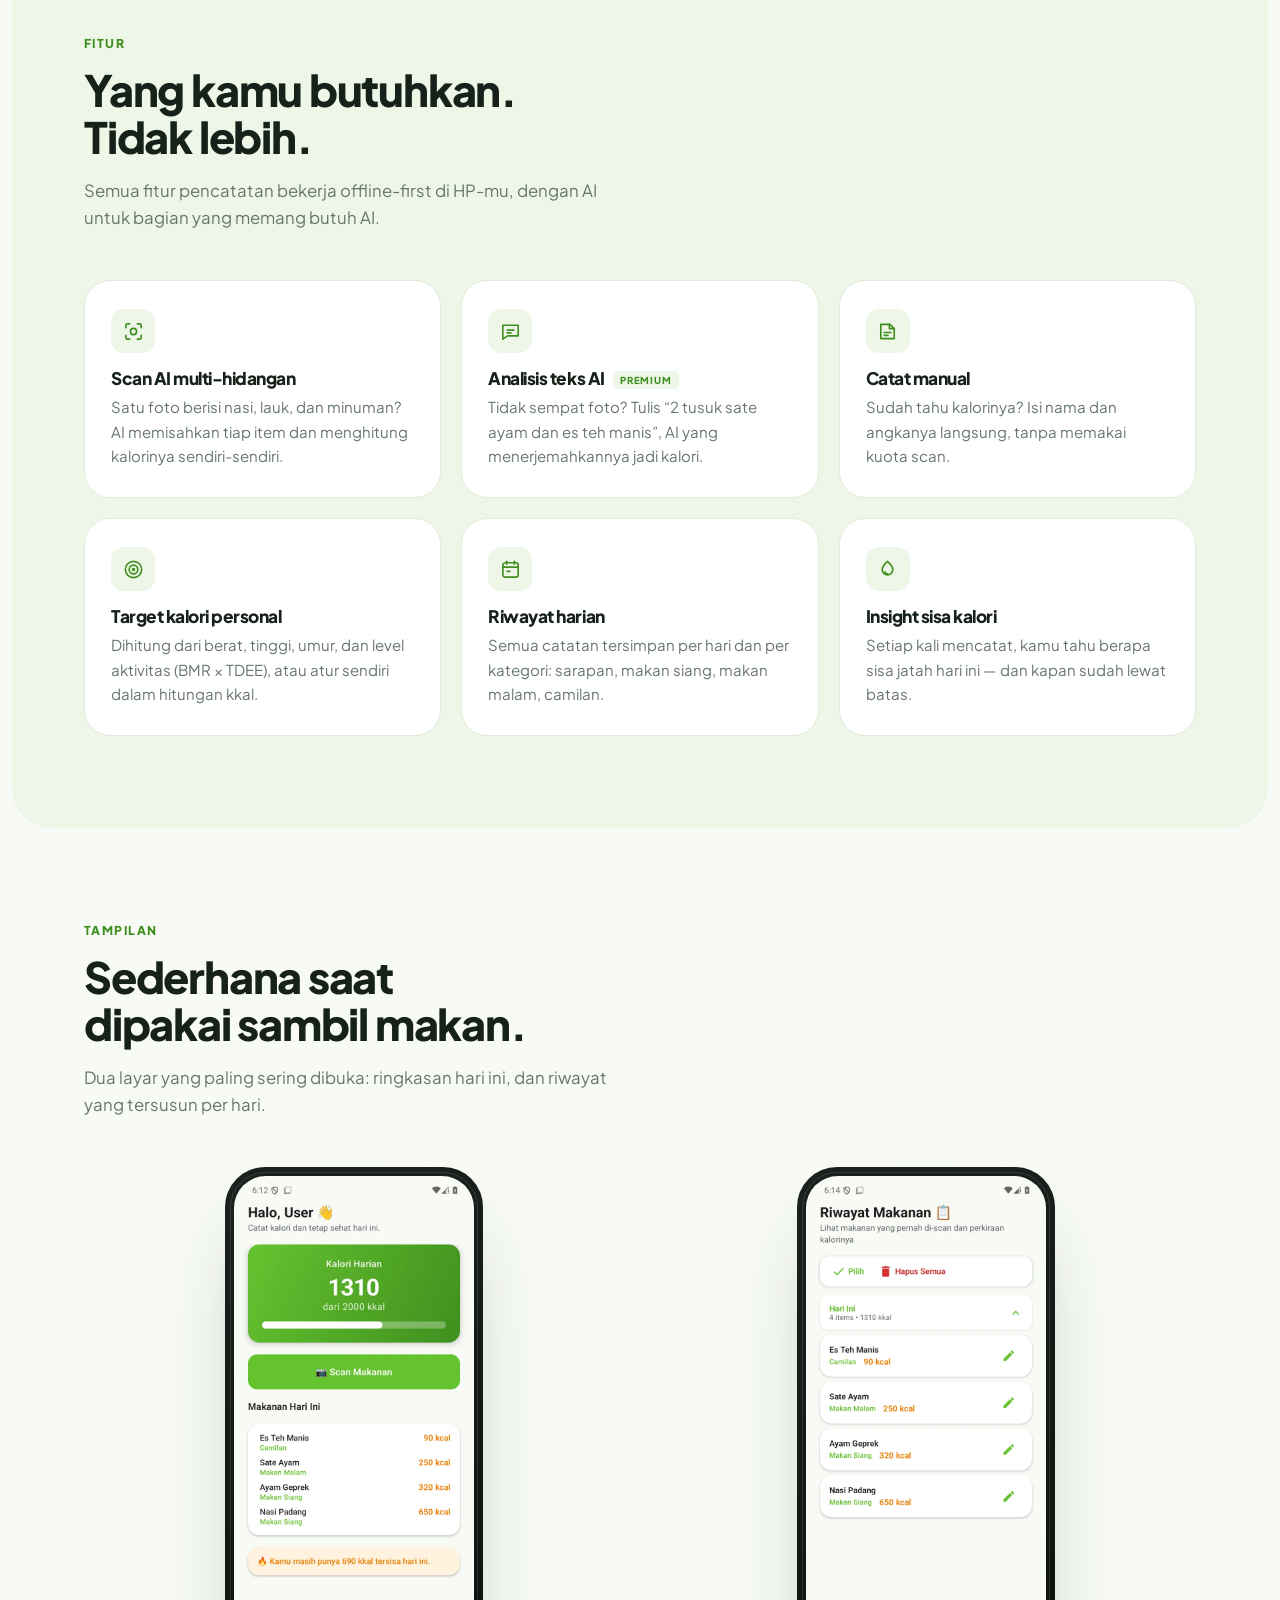
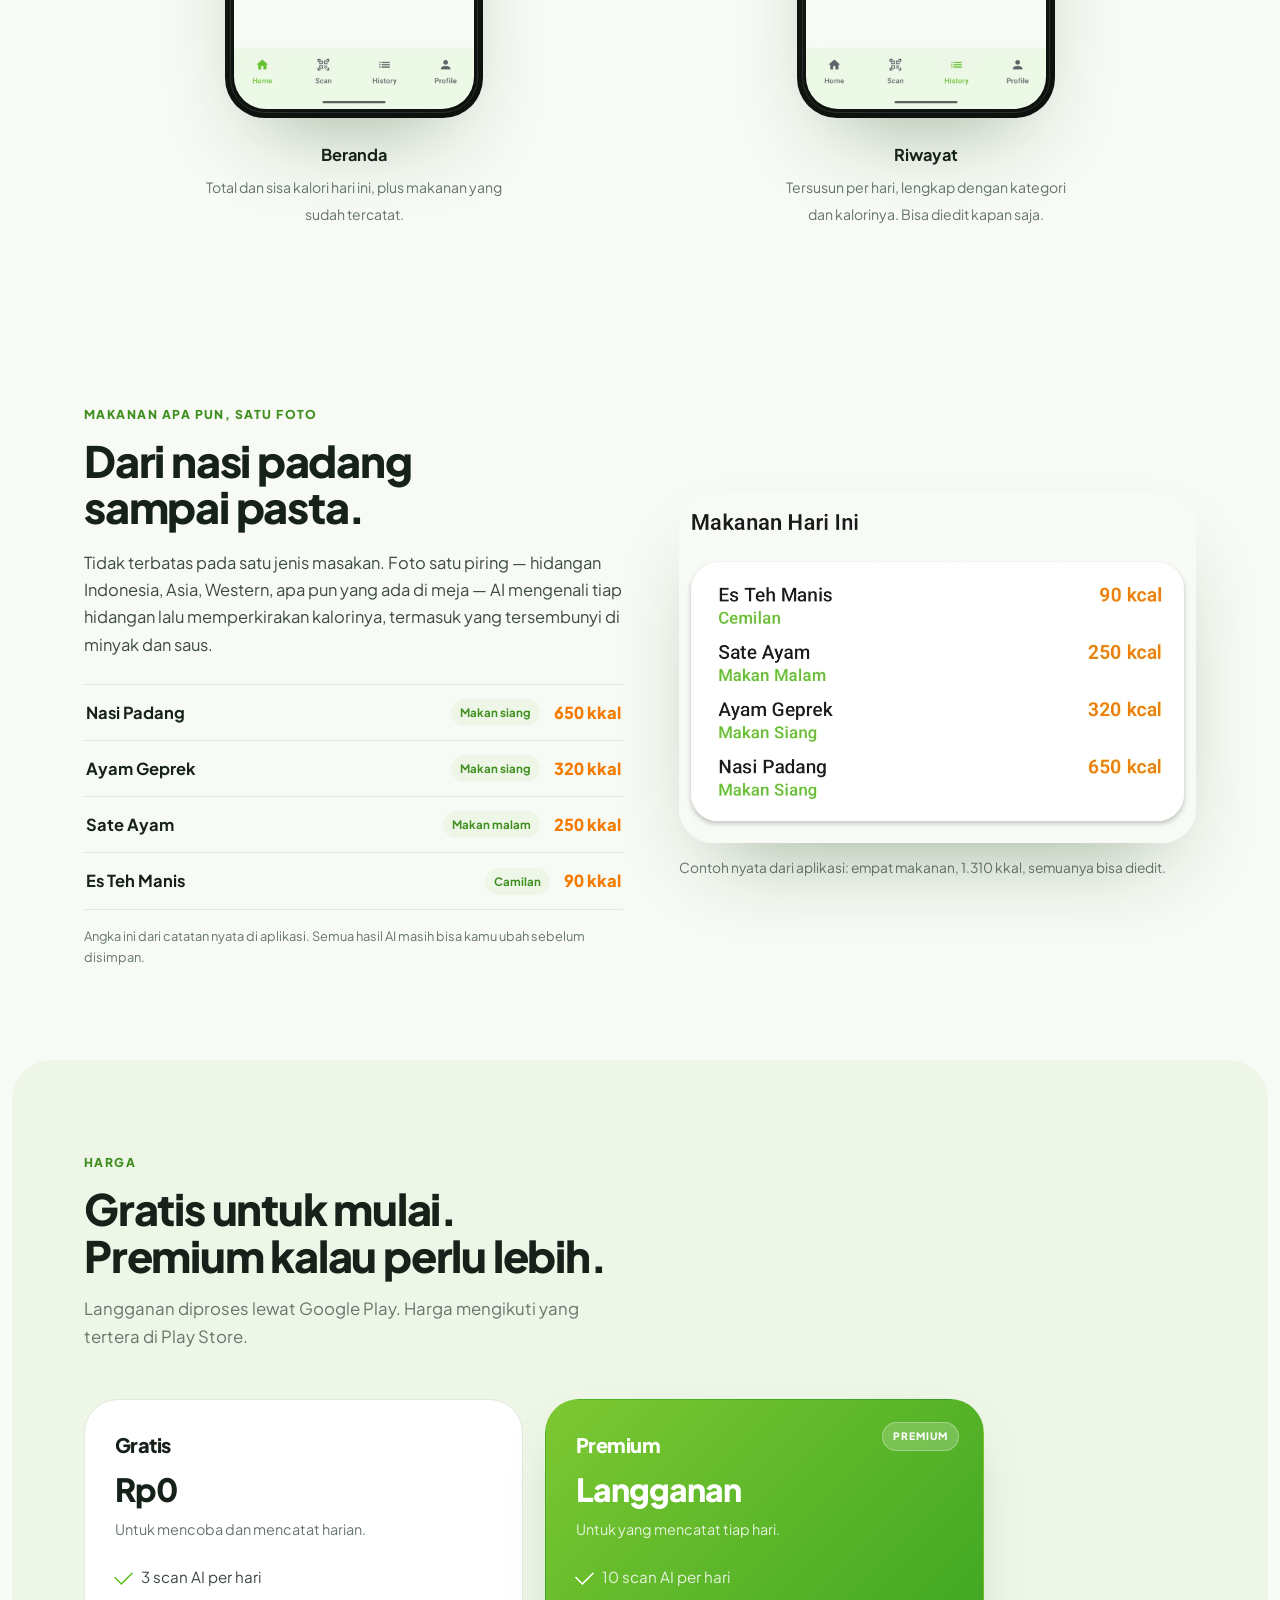
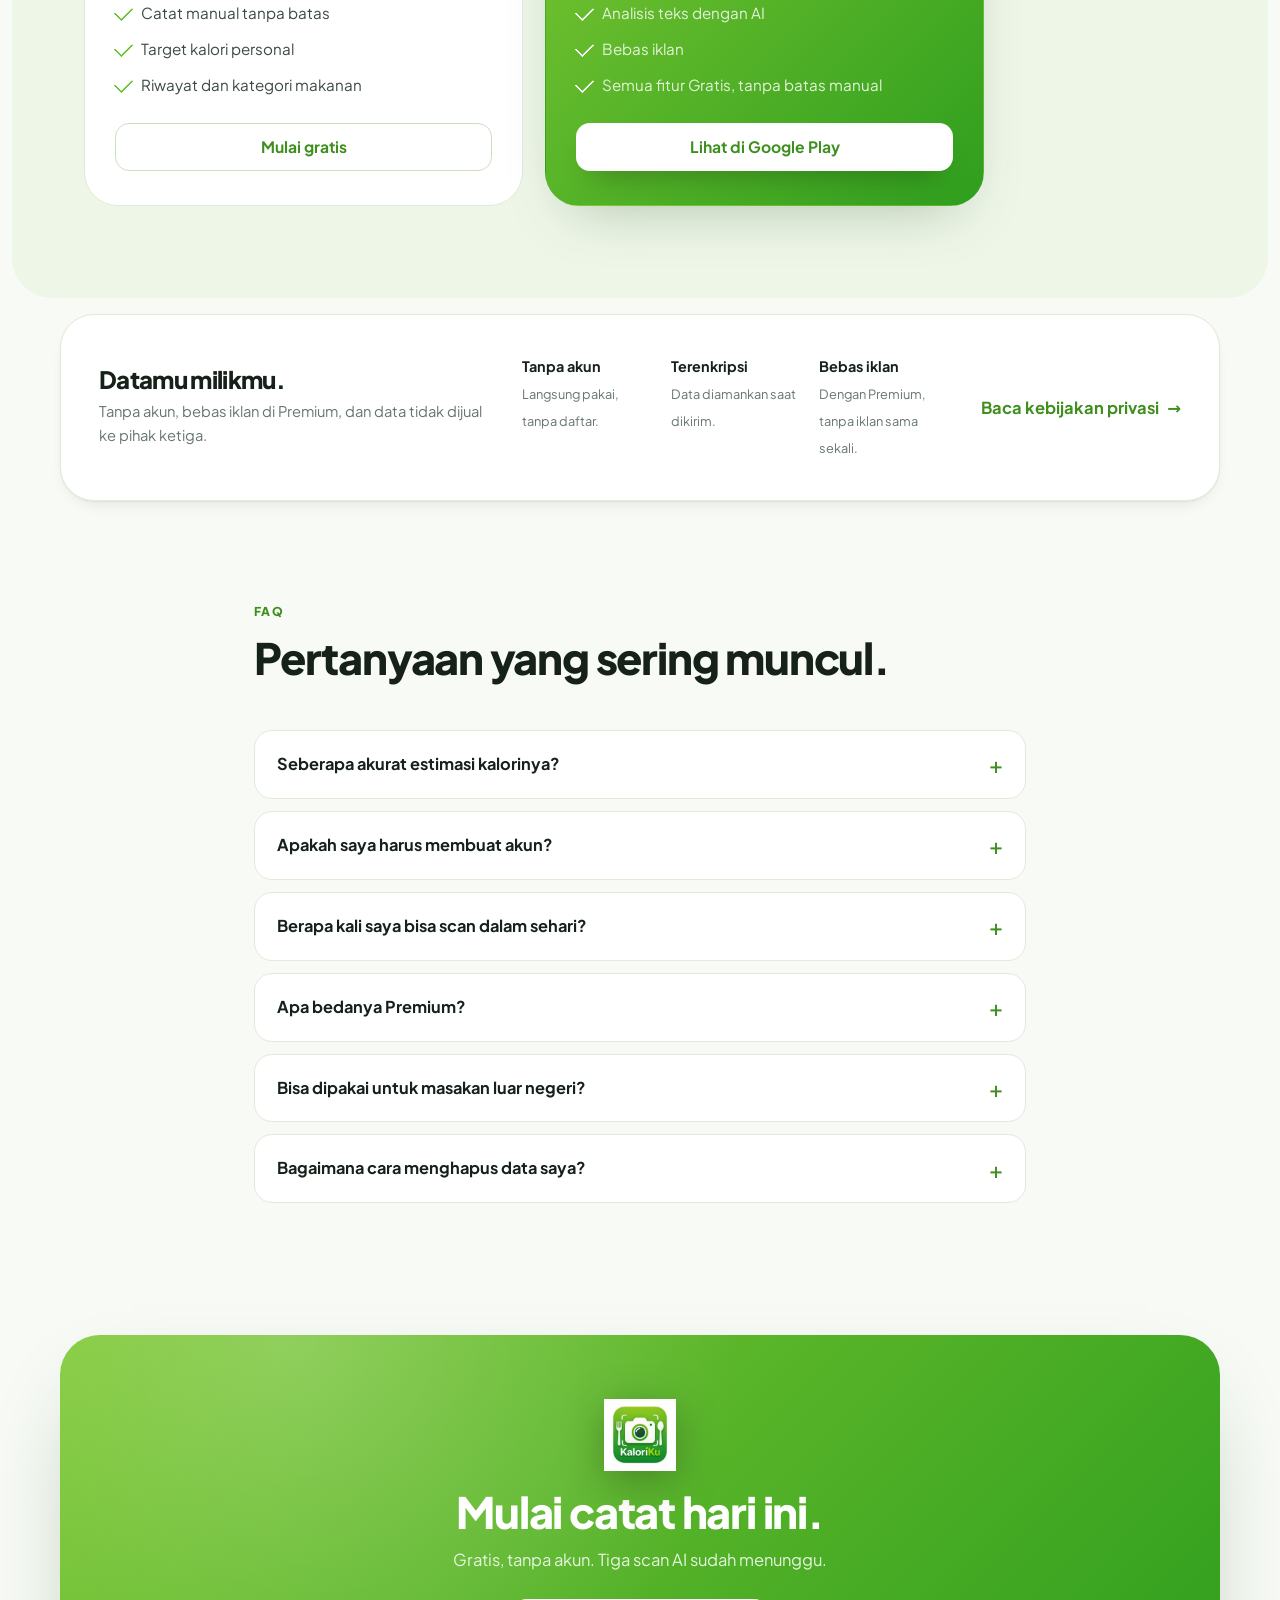
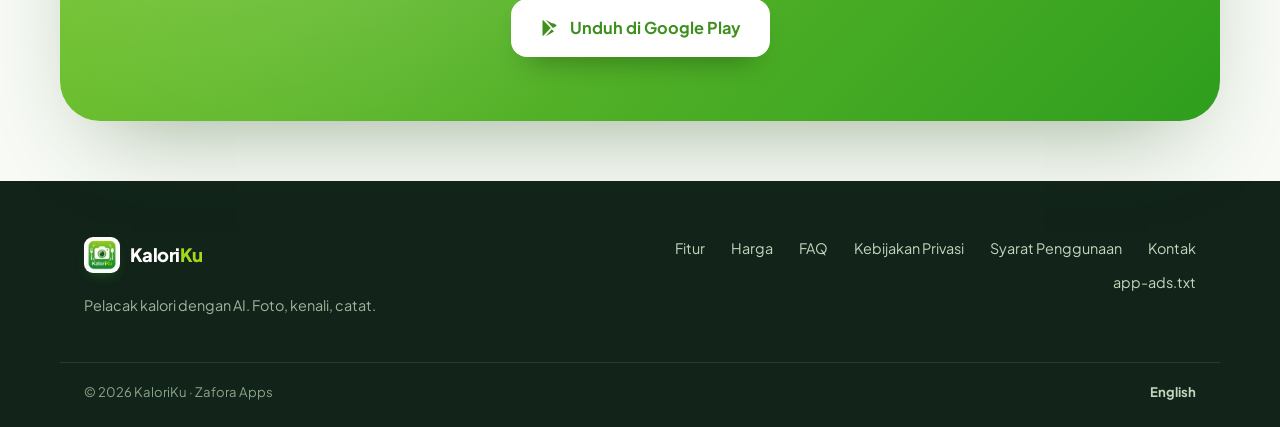
==== commit 768857d8: "Add terms page at /syarat/ and point footer links to it" ====
--- a/index.html
+++ b/index.html
@@ -367,7 +367,7 @@
         <li><strong>Terenkripsi</strong><span>Data diamankan saat dikirim.</span></li>
         <li><strong>Bebas iklan</strong><span>Dengan Premium, tanpa iklan sama sekali.</span></li>
       </ul>
-      <a class="link-arrow" href="https://isyarharun.github.io/kaloriku-privacy/">Baca kebijakan privasi <span aria-hidden="true">→</span></a>
+      <a class="link-arrow" href="/privasi/">Baca kebijakan privasi <span aria-hidden="true">→</span></a>
     </div>
   </section>
 
@@ -435,8 +435,8 @@
       <a href="#fitur">Fitur</a>
       <a href="#harga">Harga</a>
       <a href="#faq">FAQ</a>
-      <a href="https://isyarharun.github.io/kaloriku-privacy/">Kebijakan Privasi</a>
-      <a href="https://isyarharun.github.io/kaloriku-syarat/">Syarat Penggunaan</a>
+      <a href="/privasi/">Kebijakan Privasi</a>
+      <a href="/syarat/">Syarat Penggunaan</a>
       <a href="mailto:zaforaapps@gmail.com">Kontak</a>
       <a href="app-ads.txt">app-ads.txt</a>
     </nav>
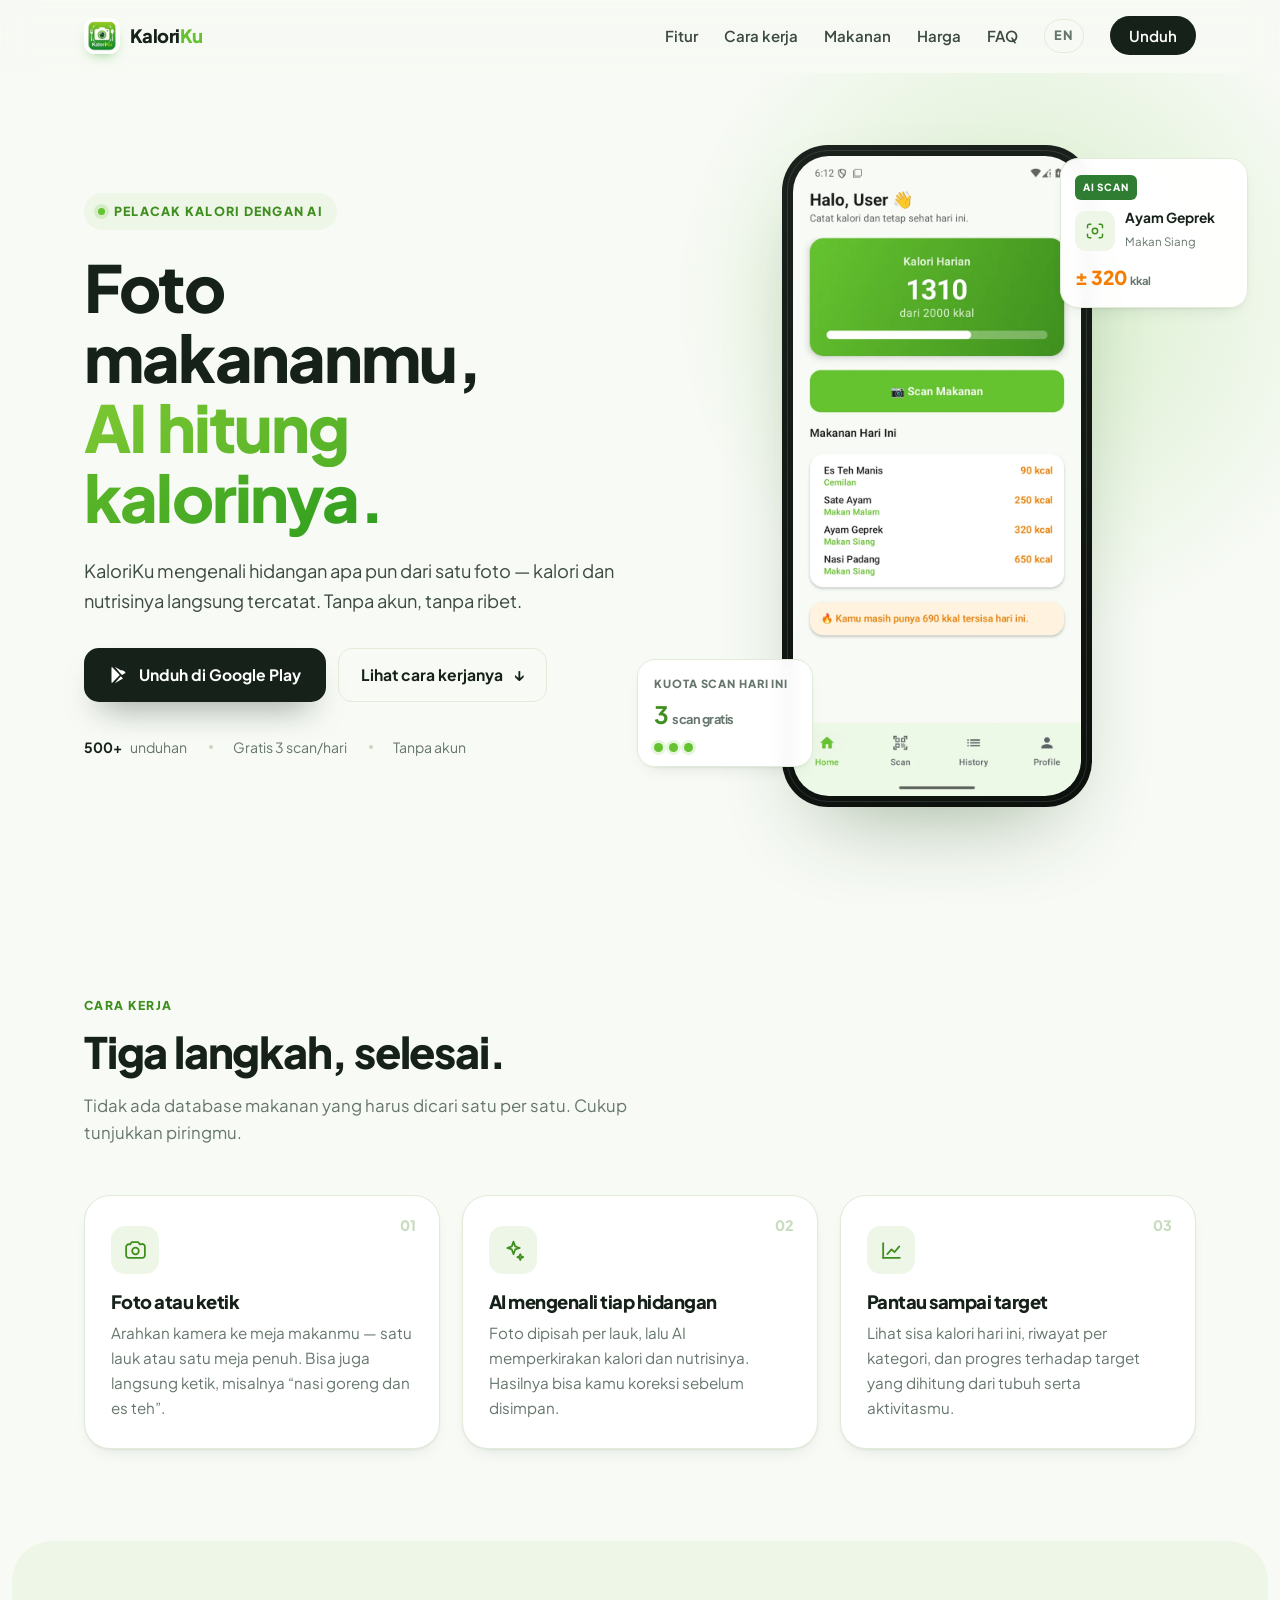
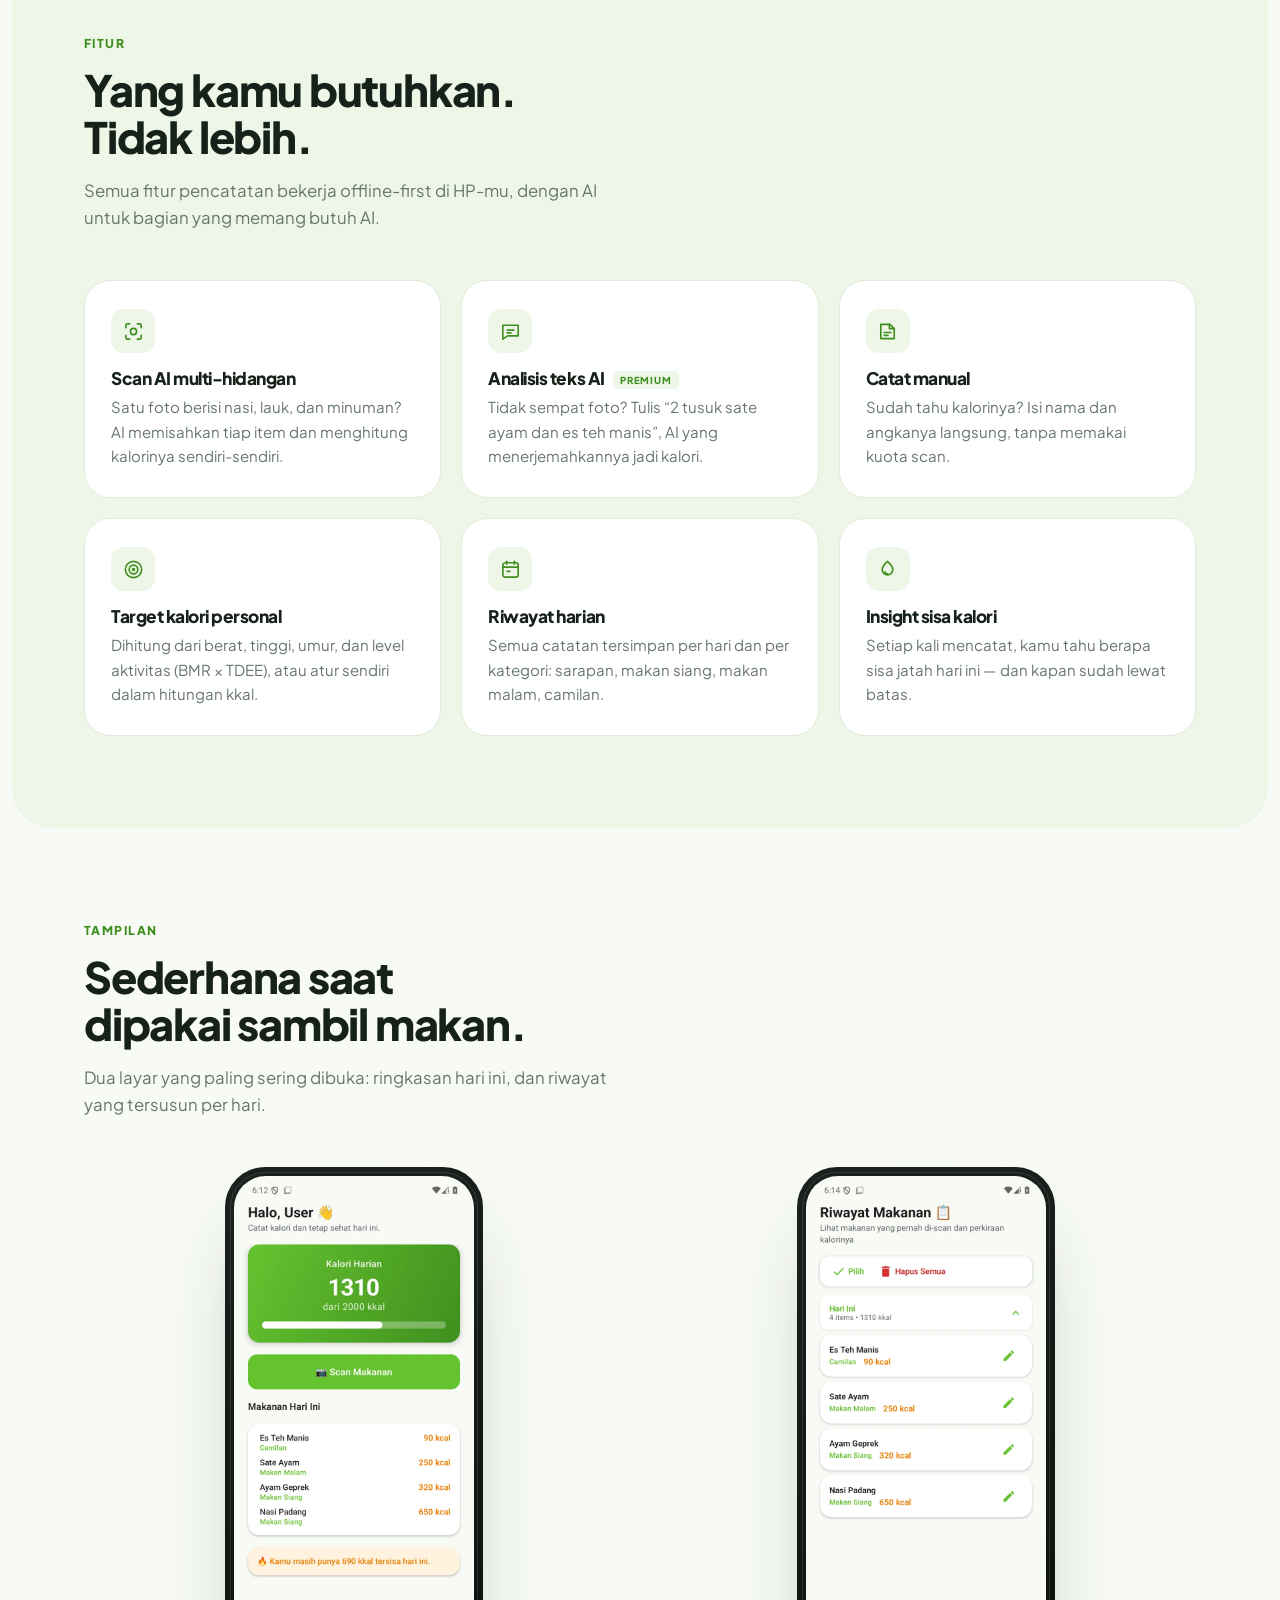
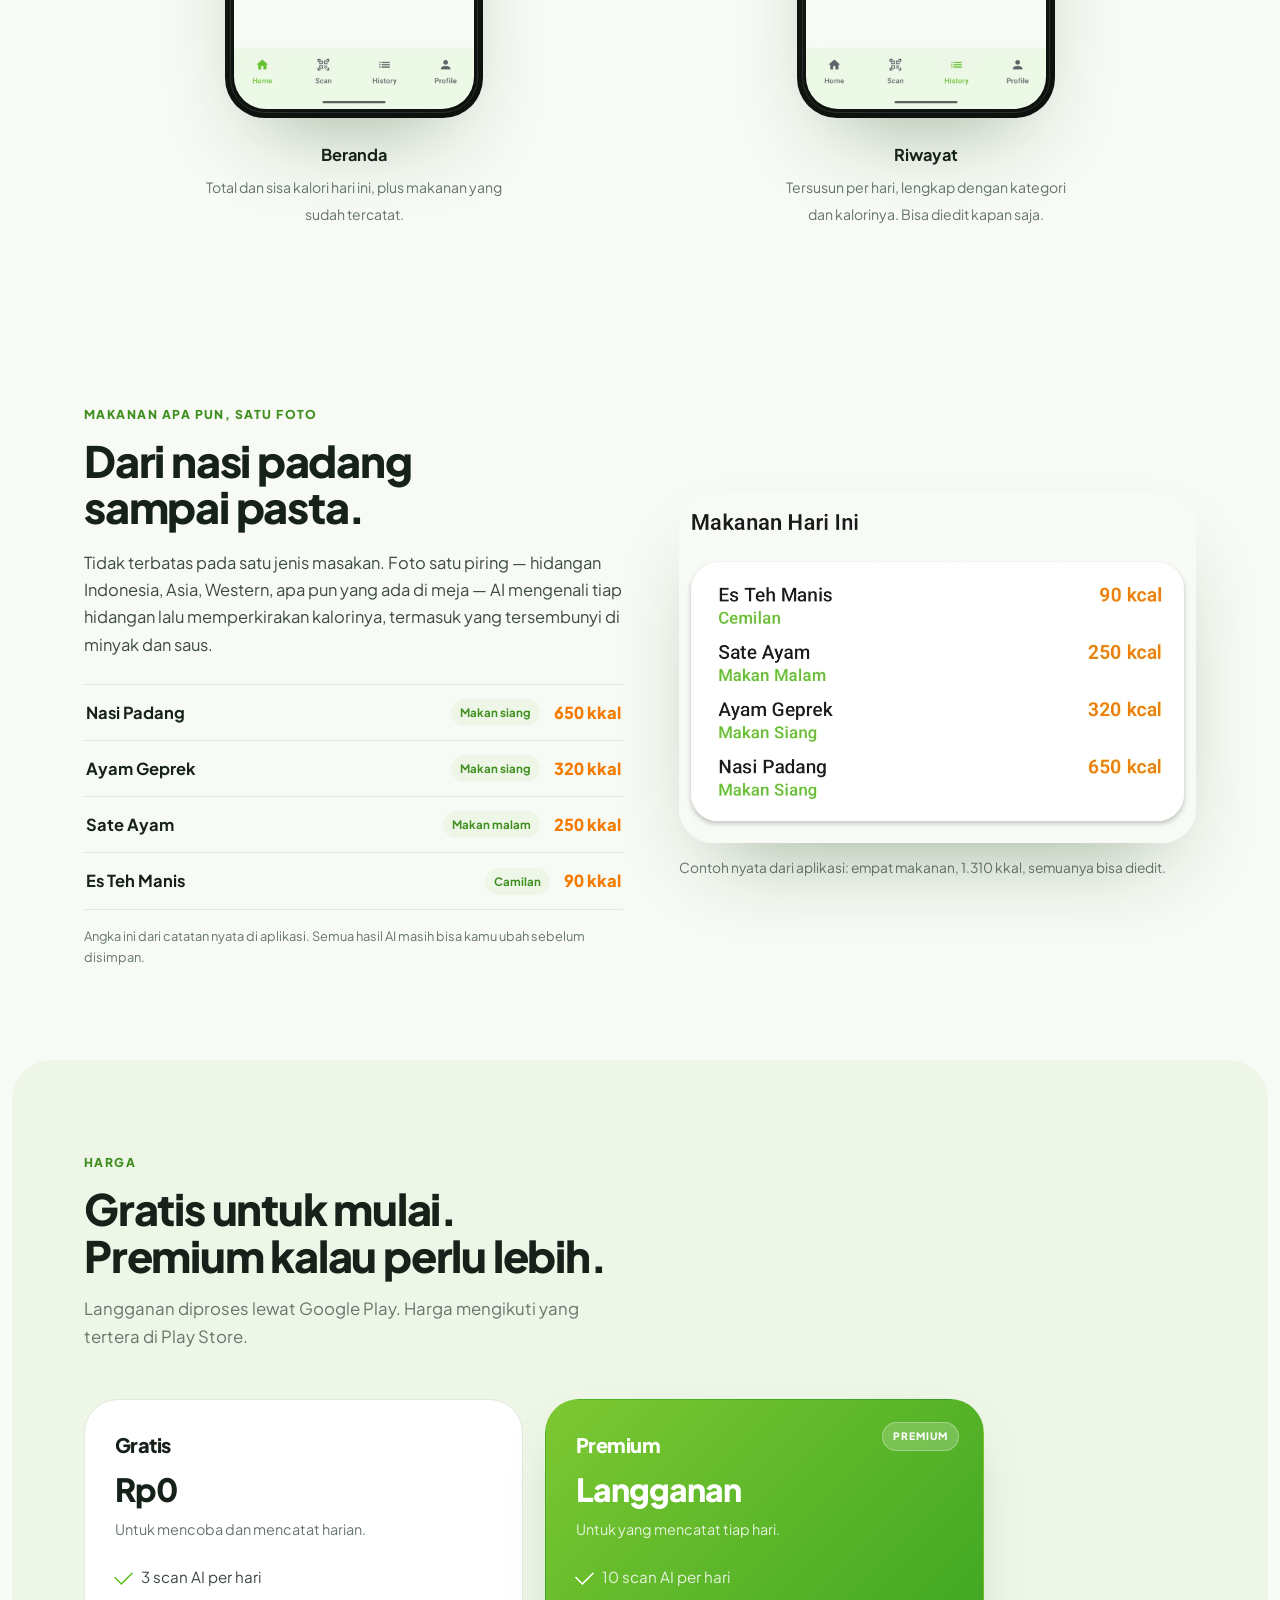
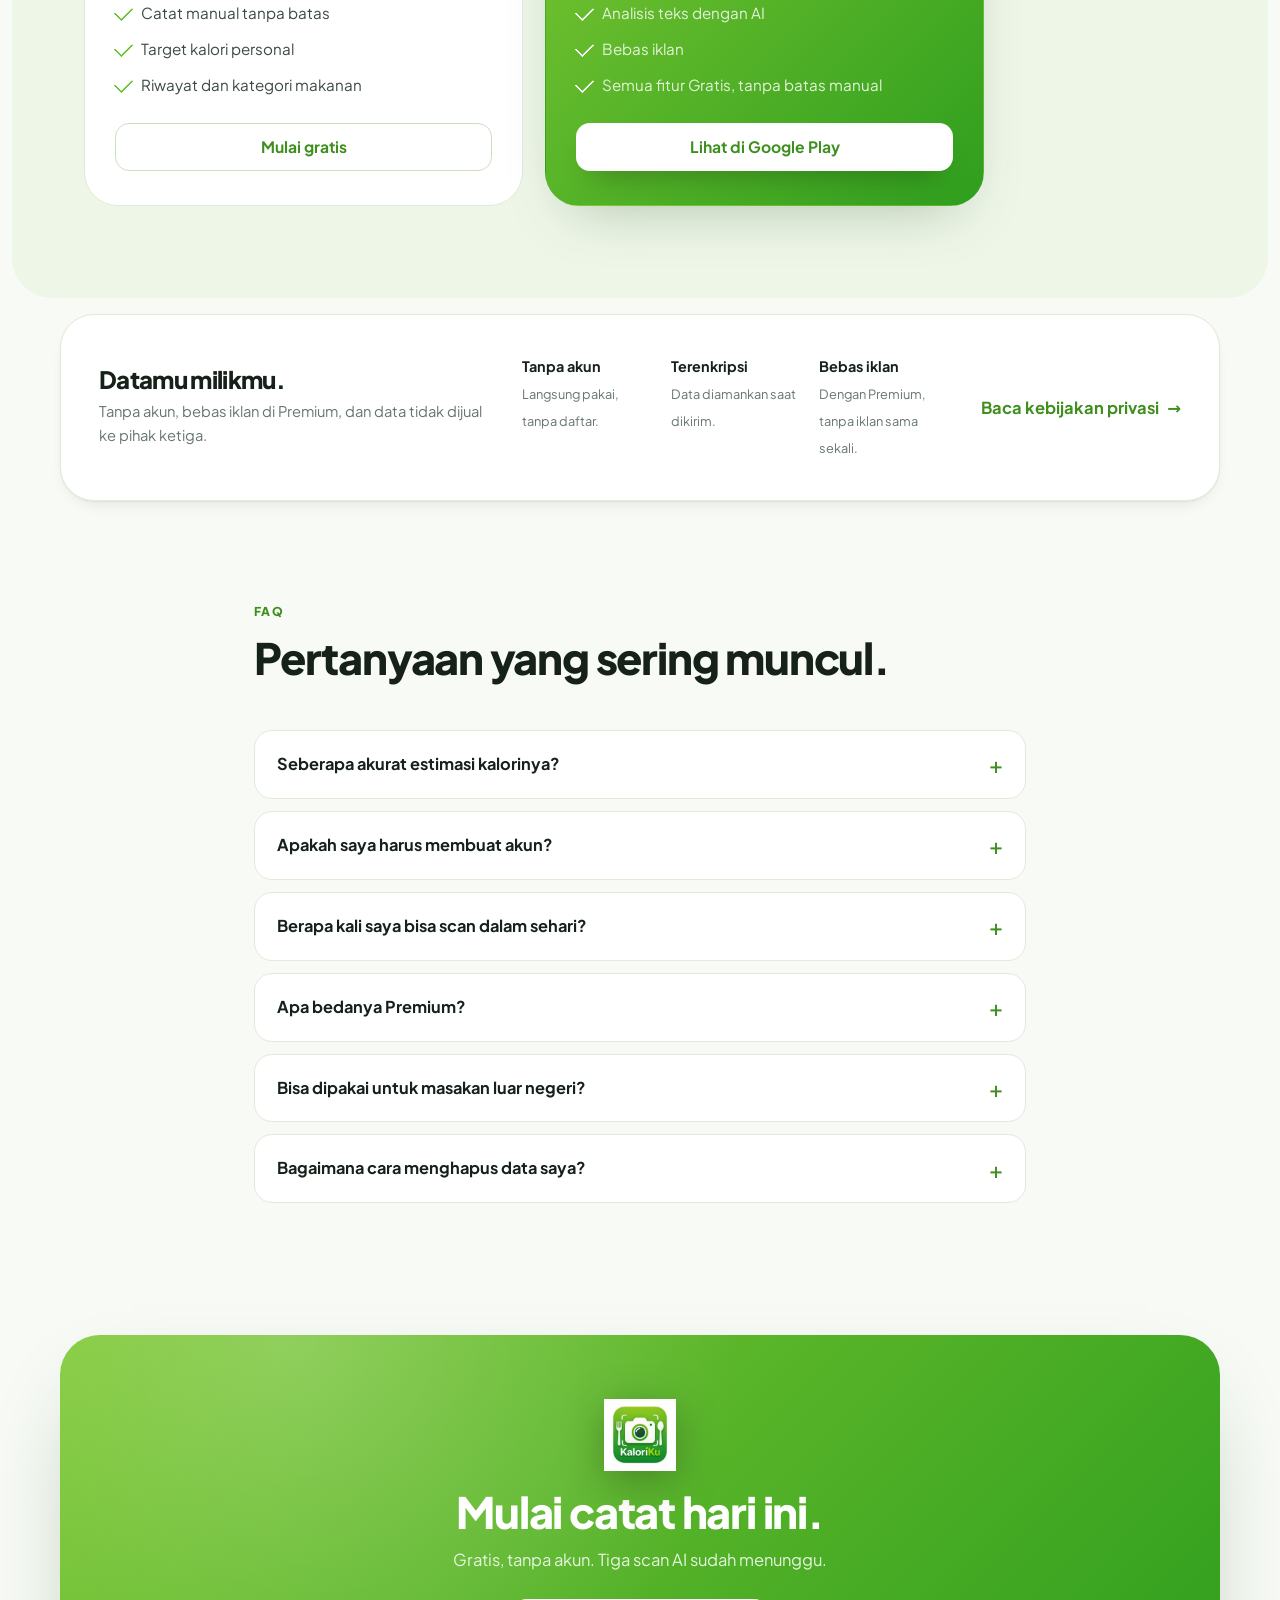
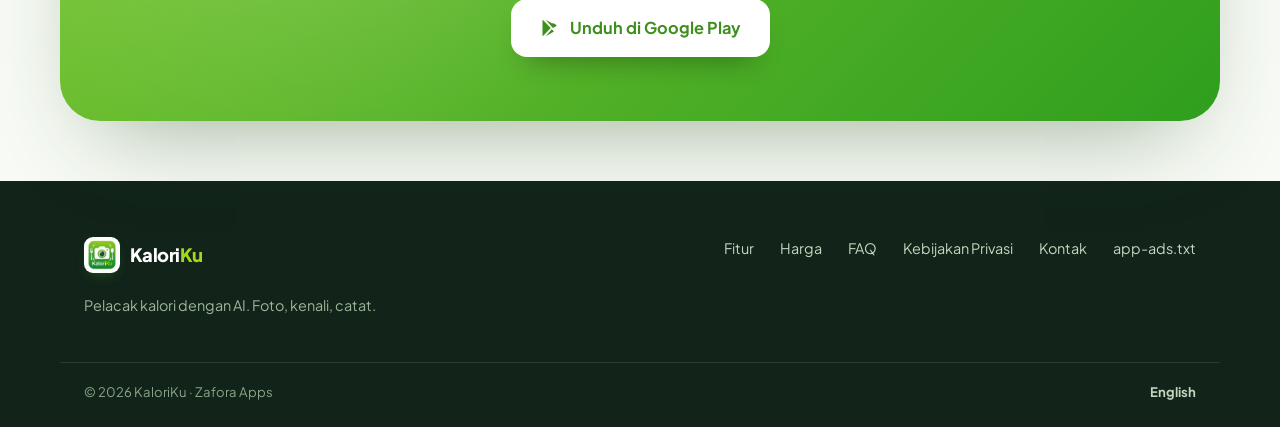
==== commit 2b836052: "Remove terms page and its footer links (not required by Google Play)" ====
--- a/index.html
+++ b/index.html
@@ -436,7 +436,6 @@
       <a href="#harga">Harga</a>
       <a href="#faq">FAQ</a>
       <a href="/privasi/">Kebijakan Privasi</a>
-      <a href="/syarat/">Syarat Penggunaan</a>
       <a href="mailto:zaforaapps@gmail.com">Kontak</a>
       <a href="app-ads.txt">app-ads.txt</a>
     </nav>
